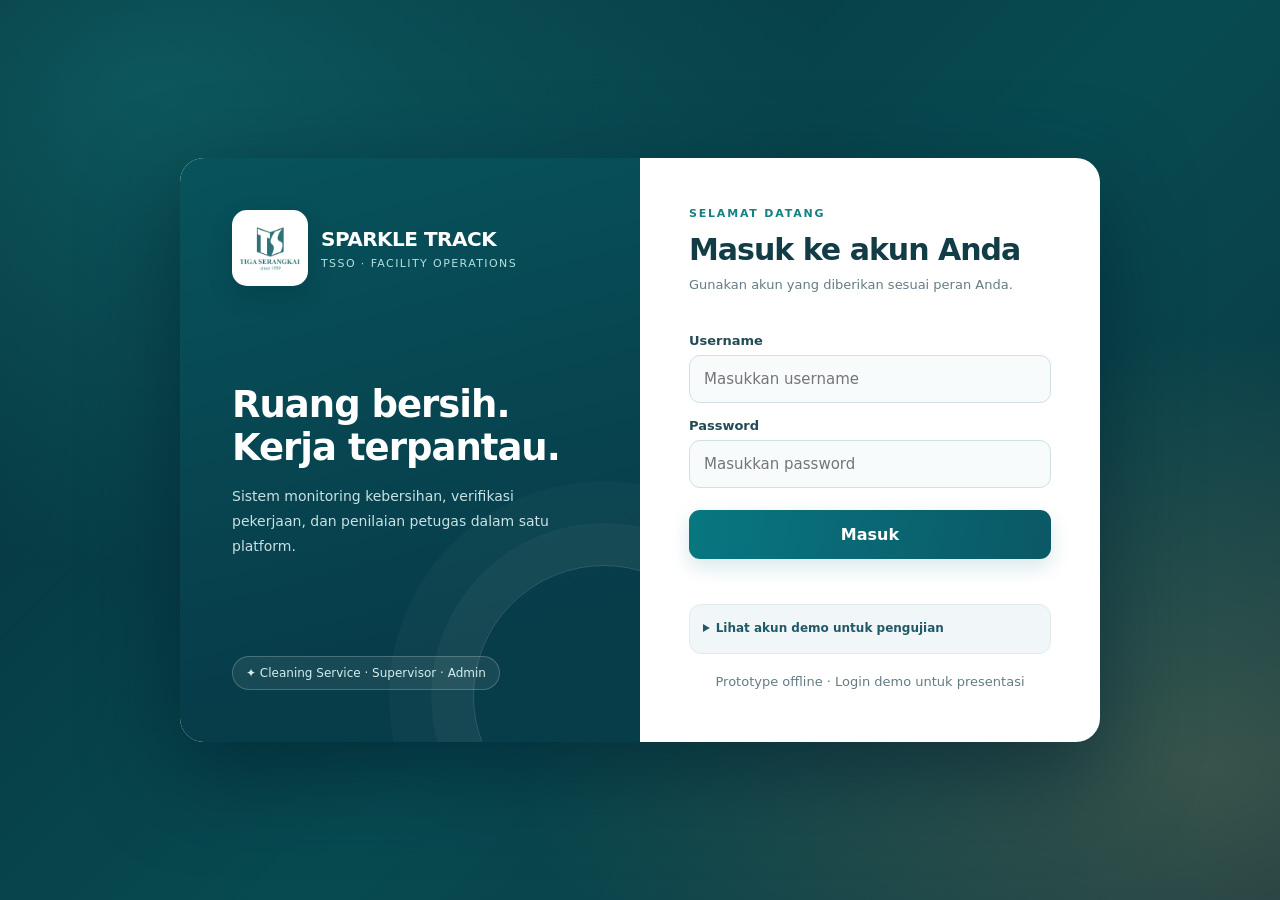
==== index.html @ 56fec293 "Add files via upload" ====
<!doctype html><html lang="id"><head><meta charset="UTF-8"><meta name="viewport" content="width=device-width,initial-scale=1"><title>SPARKLE TRACK – TSSO</title><style>
:root{font-family:Inter,system-ui,Arial;color:#172b4d;background:#f3f7fb}*{box-sizing:border-box}body{margin:0}button,input,select,textarea{font:inherit}button{cursor:pointer;border:0;border-radius:10px;padding:11px 16px;background:#1769d2;color:white}button.secondary{background:#e9f0fb;color:#1757a4}button.danger{background:#b33434}.app{display:flex;min-height:100vh}aside{width:240px;background:#102e52;color:white;padding:24px 15px}aside h2{margin:0 10px 25px;font-size:20px}aside button{width:100%;text-align:left;background:transparent;margin:4px 0}aside button.active{background:#2863a1}main{flex:1;padding:28px;max-width:1300px;margin:auto;width:100%}header{display:flex;justify-content:space-between;align-items:center;gap:12px;flex-wrap:wrap;margin-bottom:25px}.card{background:white;border-radius:16px;padding:22px;box-shadow:0 3px 20px #173b6010;margin-bottom:18px}.grid{display:grid;grid-template-columns:repeat(4,1fr);gap:16px}.stat b{font-size:30px;display:block;margin-top:8px}.muted{color:#64748b;font-size:13px}.flex{display:flex;gap:12px;align-items:center;flex-wrap:wrap}.two{display:grid;grid-template-columns:1fr 1fr;gap:18px}label{display:block;font-weight:600;margin:12px 0 6px}input:not([type=checkbox]):not([type=file]),select,textarea{width:100%;padding:11px;border:1px solid #cbd5e1;border-radius:9px;background:white}textarea{min-height:80px}table{width:100%;border-collapse:collapse}td,th{padding:12px;text-align:left;border-bottom:1px solid #e2e8f0;font-size:14px}th{color:#64748b} .pill{display:inline-block;padding:5px 10px;border-radius:99px;background:#fff2d6;color:#926000;font-size:12px}.ok{background:#dcfce7;color:#166534}.bad{background:#fee2e2;color:#991b1b}.check{display:flex;gap:10px;align-items:center;padding:10px;border-bottom:1px solid #edf2f7}.check input{width:18px;height:18px}.signature{border:1px dashed #94a3b8;border-radius:10px;width:100%;height:145px;touch-action:none;background:#fff}.hidden{display:none!important}.bar{height:11px;background:#e5eaf1;border-radius:10px;overflow:hidden}.bar span{display:block;height:100%;background:#2285d5}.notice{padding:12px;background:#eaf4ff;border-radius:10px;color:#24537e;margin-bottom:15px}img.preview{max-height:140px;max-width:100%;border-radius:8px;margin-top:8px}.scroll{overflow-x:auto}#toast{position:fixed;bottom:20px;right:20px;background:#102e52;color:white;padding:14px;border-radius:10px;display:none;z-index:10}@media(max-width:850px){.app{display:block}aside{width:100%;padding:14px}aside h2{margin:5px}nav{display:flex;overflow-x:auto}aside button{min-width:max-content;width:auto}main{padding:14px}.grid{grid-template-columns:repeat(2,1fr)}.two{grid-template-columns:1fr}}@media(max-width:480px){.grid{grid-template-columns:1fr 1fr}.card{padding:15px}}
.delete-stock-btn{background:rgba(180,35,50,.10)!important;color:#a52636!important;border:1px solid rgba(180,35,50,.35)!important;padding:9px 13px!important;border-radius:8px!important;cursor:pointer}.delete-stock-btn:hover{background:rgba(180,35,50,.18)!important}</style><style>
:root{font-family:Inter,"Segoe UI",system-ui,Arial,sans-serif;color:#16353b;background:#f5f8f8;--teal:#12687a;--deep:#103e49;--gold:#f5aa20}body{background:#f5f8f8}button{background:#11697a;border-radius:9px;font-weight:650;transition:background .2s,transform .2s}button:hover{background:#0b5262;transform:translateY(-1px)}button.secondary{background:#e9f4f5;color:#126879}button.secondary:hover{background:#d4e9ec}button:focus-visible,input:focus-visible,select:focus-visible,textarea:focus-visible{outline:3px solid #f5aa2080;outline-offset:2px}.app{align-items:stretch}aside{width:265px;flex-shrink:0;background:linear-gradient(165deg,#0c5260,#103c47 80%);padding:25px 16px;display:flex;flex-direction:column;position:sticky;top:0;height:100vh;box-shadow:6px 0 22px #0e354015}.brand{display:flex;align-items:center;gap:12px;padding:5px 6px 30px;border-bottom:1px solid #ffffff24;margin-bottom:25px}.brand-logo{width:62px;height:62px;flex-shrink:0;background:#fff;border-radius:12px;display:grid;place-items:center;padding:5px}.brand-logo img{max-width:100%;max-height:100%;object-fit:contain}.brand-name{font-size:19px;font-weight:850;letter-spacing:-.7px;color:#fff;line-height:1.15}.brand-name span{color:#ffbb38}.brand-name small{display:block;font-size:9px;letter-spacing:1.1px;color:#c5e0e3;font-weight:550;margin-top:7px}.nav-label{font-size:10px;color:#a7cbd0;letter-spacing:2px;margin:0 14px 10px;font-weight:700}nav{display:flex;flex-direction:column;gap:5px}aside button{padding:13px 15px;margin:0;border-radius:9px;color:#e1eff1;font-weight:550}aside button:hover{background:#ffffff17;transform:none}aside button.active{background:#ffffff21;color:#fff;border-left:3px solid #f9b32b;box-shadow:inset 0 0 0 1px #ffffff0d}.sidebar-foot{margin-top:auto;border-top:1px solid #ffffff24;padding:22px 12px 5px;font-size:12px;color:#d9eaed}.sidebar-foot small{display:block;color:#8fb5bc;margin-top:9px}.online-dot{display:inline-block;width:8px;height:8px;background:#3bd9a1;border-radius:50%;margin-right:7px;box-shadow:0 0 0 3px #3bd9a125}main{padding:32px 38px;max-width:1600px}header{padding:0 0 22px;border-bottom:1px solid #e4ecee;margin-bottom:25px}.eyebrow{color:#b17a13;letter-spacing:1.9px;font-size:10px;font-weight:800;margin-bottom:8px}h1{font-size:30px;letter-spacing:-1px;color:#143e49}h3{color:#174956;font-size:17px;margin-top:0}header .muted{margin-top:5px}.header-actions{justify-content:flex-end}.live-tag{font-size:10px;font-weight:800;letter-spacing:1px;color:#126b59;background:#e8f8f0;border:1px solid #d0efe2;padding:10px 12px;border-radius:100px}.card{border:1px solid #e7eff0;border-radius:15px;box-shadow:0 7px 30px #153e4b08;padding:24px}.grid{gap:18px}.stat{border-top:3px solid #14798a}.stat:nth-child(2){border-top-color:#f4ae2a}.stat:nth-child(3){border-top-color:#28a37b}.stat:nth-child(4){border-top-color:#518d9a}.stat b{color:#143e49;font-size:34px;letter-spacing:-1px}.muted{color:#70848b}.notice{background:#ecf7f8;border:1px solid #d5ebee;border-left:4px solid #177a89;color:#346873;border-radius:9px;padding:14px 17px}.notice strong{color:#155b69}.pill{font-weight:650}.pill.ok{background:#e4f7ee;color:#16734e}.pill.bad{background:#fff0ee;color:#b63e32}.bar{background:#e9f0f1}.bar span{background:linear-gradient(90deg,#157487,#2aa2a0)}input:not([type=checkbox]):not([type=file]),select,textarea{border-color:#d7e3e5;border-radius:9px;color:#25464e}label{color:#31515a}table th{background:#f3f8f8;color:#55727b;font-size:12px;text-transform:uppercase;letter-spacing:.5px}table tr:hover td{background:#f8fbfb}td,th{border-color:#e9f0f1}.signature{border-color:#a9c8ce}.check{border-color:#edf3f4}.check input{accent-color:#14788b}details.card{box-shadow:none;border-color:#e5edef}summary{cursor:pointer;font-weight:650;color:#205967}#toast{background:#114b58;box-shadow:0 10px 35px #082f3e40}@media(max-width:950px){aside{width:220px}main{padding:25px 22px}.brand{gap:8px}.brand-logo{width:48px;height:48px}.brand-name{font-size:16px}.brand-name small{font-size:8px}}@media(max-width:850px){.app{display:block}aside{position:static;width:100%;height:auto;padding:14px 15px 9px}.brand{padding:0 0 12px;margin-bottom:12px}.brand-logo{width:46px;height:46px}.nav-label,.sidebar-foot{display:none}nav{flex-direction:row;overflow-x:auto;padding-bottom:4px}aside button{white-space:nowrap;padding:10px 13px}main{padding:19px 15px}header{align-items:flex-start}h1{font-size:25px}.live-tag{display:none}}@media(max-width:500px){.grid{grid-template-columns:repeat(2,minmax(0,1fr));gap:10px}.stat{padding:16px 12px}.stat b{font-size:27px}.card{padding:17px}.header-actions{width:100%;justify-content:space-between}.header-actions select{flex:1;max-width:230px}.notice{font-size:12px}.two{gap:12px}}@media print{aside,header,.notice,button,#toast,.sidebar-foot{display:none!important}main{padding:0}.card{box-shadow:none;break-inside:avoid}}
#toast{left:50%!important;right:auto!important;bottom:24px!important;transform:translateX(-50%);width:max-content;max-width:calc(100vw - 32px);border-radius:12px!important;box-shadow:0 8px 24px rgba(30,45,52,.18)!important;font-size:14px;line-height:1.5;padding:13px 18px!important;text-align:left}#toast.toast-error{background:rgba(180,35,50,.84)!important}#toast.toast-success{background:rgba(19,121,91,.88)!important}@media(max-width:600px){#toast{width:calc(100vw - 32px)}}
</style><style>:root{--teal:#12687a;--deep:#103e49;--gold:#f5aa20}body{background:#f4f8f8}h1,h2,h3{letter-spacing:-.45px}.hero{background:linear-gradient(115deg,#104956,#167788);border-radius:18px;padding:30px 34px;margin-bottom:20px;color:white;display:flex;align-items:center;justify-content:space-between;overflow:hidden;position:relative}.hero h2{color:white;font-size:29px;margin:6px 0 9px}.hero p{color:#d3ebef;max-width:600px;line-height:1.65;margin:0}.hero .eyebrow{color:#ffcb64}.hero-mark{font-size:120px;color:#ffffff17;line-height:1}.step-label{font-size:11px;color:#a77316;letter-spacing:1.5px;font-weight:850;margin-bottom:13px}.stat{min-height:142px}.stat b{margin:13px 0 5px}.chart{height:205px;display:flex;gap:15px;align-items:end;padding:15px 4px 0;border-bottom:1px solid #dbe8e9}.chart-col{height:100%;display:flex;flex:1;align-items:center;flex-direction:column;justify-content:flex-end;min-width:0}.chart-col span{font-weight:750;color:#286777;font-size:12px}.chart-col small{font-size:11px;color:#718c91;margin-top:9px}.chart-track{height:148px;width:100%;max-width:45px;display:flex;align-items:end;background:#e9f2f3;border-radius:8px 8px 0 0;overflow:hidden;margin-top:5px}.chart-fill{width:100%;background:linear-gradient(0deg,#0c6071,#31a2a4);border-radius:7px 7px 0 0;min-height:0}.bar-line,.monitor-row{display:flex;justify-content:space-between;gap:10px;align-items:center;margin:12px 0 8px;font-size:13px}.monitor-row{border-bottom:1px solid #edf2f3;padding:7px 0 12px}.monitor-row span:first-child{min-width:0}.monitor-row+.bar{margin-bottom:14px}.qr-panel{padding:16px;background:#f0f8f8;border:1px solid #d8eced;border-radius:12px;margin:12px 0 20px}.qr-panel h3{margin-bottom:5px}.scanner{padding:12px;background:#eff6f6;border-radius:12px;margin-bottom:20px}.scanner video{width:100%;max-width:440px;max-height:300px;display:block;margin-bottom:10px}.filters{display:flex;gap:12px;flex-wrap:wrap;align-items:end;margin:18px 0 22px}.filters>div{flex:1;min-width:180px}.filters .flex{flex:2;justify-content:flex-end}.filters label{margin-top:0}.report-summary{padding:14px 16px;background:#edf8f7;color:#166478;border-radius:10px;font-weight:700;margin:14px 0 24px}.matrix{width:max-content;min-width:100%}.matrix th,.matrix td{text-align:center;min-width:30px;padding:10px 6px;font-size:12px}.matrix th:first-child,.matrix td:first-child{position:sticky;left:0;background:#f6faf9;text-align:left;min-width:180px;z-index:1}.matrix td:first-child small{display:block;margin-top:3px}.detail{border:1px solid #e1ebed;border-radius:10px;margin:10px 0;padding:13px 16px}.detail summary{cursor:pointer;color:#205967;font-weight:650}.qr-grid{display:grid;grid-template-columns:repeat(auto-fit,minmax(155px,1fr));gap:12px;margin:18px 0 25px}.qr-item{border:1px solid #e2ecee;border-radius:12px;padding:12px;text-align:center;display:flex;flex-direction:column;align-items:center;gap:8px}.qr-item img{width:130px;height:130px;object-fit:contain}.qr-item strong{font-size:12px}.qr-item small{font-size:10px}.qr-item button{font-size:12px;padding:8px}.danger{background:#bd4242!important}.danger:hover{background:#a12c2c!important}@media(max-width:600px){.hero{padding:24px 20px}.hero h2{font-size:22px}.hero-mark{display:none}.filters>div{flex:1 1 100%}.filters .flex{justify-content:flex-start}.chart{gap:8px}}@media print{body.printing-report .hero,body.printing-report .app aside,body.printing-report header,body.printing-report .notice,body.printing-report .filters,body.printing-report button,body.printing-report #reportDetails,body.printing-report .step-label{display:none!important}body.printing-report #content>.card{display:block!important}body.printing-report main{max-width:none}body.printing-report .matrix th,body.printing-report .matrix td{font-size:8px;padding:4px 2px}body.printing-report .matrix th:first-child,body.printing-report .matrix td:first-child{min-width:100px}body.printing-report .scroll{overflow:visible}body.printing-report .card{border:none;padding:0}}

#toast.toast-error{background:#b42332!important;color:#fff!important;border-left:5px solid #7f1521;box-shadow:0 12px 32px #7f152144!important}#toast.toast-success{background:#13795b!important;color:#fff!important;border-left:5px solid #095a40}#toast{max-width:min(420px,calc(100vw - 32px));line-height:1.5}

#toast.toast-error{background:#b42332!important;color:#fff!important}#toast.toast-success{background:#13795b!important;color:#fff!important}button:disabled{opacity:.65;cursor:wait}

.issue-row{padding:14px 0;border-bottom:1px solid #e5e9e9}.issue-row strong{display:block;margin-bottom:8px}.issue-label{display:flex;justify-content:space-between;font-size:12px;color:#516269;margin:5px 0}.issue-track{height:11px;background:#eaf0f0;border-radius:30px;overflow:hidden}.issue-fill{height:100%;border-radius:30px}.issue-damage{background:#b95048}.issue-reject{background:#d8a43c}.issue-legend{display:flex;gap:18px;flex-wrap:wrap;color:#6d757b;font-size:12px;margin:12px 0}

</style><style>
/* v4.1: visual preferences only; existing application functions remain unchanged */
:root{color-scheme:light}
body{transition:background-color .2s,color .2s}
.display-controls{display:flex;gap:7px;align-items:center;flex-wrap:wrap}
.display-controls select{width:auto!important;min-width:120px;max-width:180px;padding:9px 10px!important;font-size:12px}
.display-controls label{margin:0;font-size:11px;color:#52717a}
html.theme-dark{color-scheme:dark;--teal:#46c2c8;--deep:#e3f4f5;--gold:#f5bd56;background:#0c1720;color:#e9f1f4}
html.theme-dark body{background:#0c1720!important;color:#e9f1f4!important}
html.theme-dark main{color:#e9f1f4}
html.theme-dark .card,html.theme-dark section.card,html.theme-dark .hero,html.theme-dark .notice,html.theme-dark .stat{background:#152632!important;color:#e9f1f4!important;border-color:#35505b!important;box-shadow:none!important}
html.theme-dark h1,html.theme-dark h2,html.theme-dark h3,html.theme-dark h4,html.theme-dark strong{color:#eff8fa!important}
html.theme-dark .muted,html.theme-dark .eyebrow,html.theme-dark th,html.theme-dark .issue-legend{color:#afc5cb!important}
html.theme-dark input:not([type=checkbox]):not([type=file]),html.theme-dark select,html.theme-dark textarea{background:#20333e!important;color:#f3fbfd!important;border-color:#506975!important}
html.theme-dark table td,html.theme-dark table th,html.theme-dark .check{border-color:#35505b!important}
html.theme-dark .bar{background:#314650!important}
html.theme-dark .pill{background:#4b3c22!important;color:#ffe2a0!important}
html.theme-dark .pill.ok{background:#174c3c!important;color:#aaf0cf!important}
html.theme-dark .pill.bad{background:#562b35!important;color:#ffc4cc!important}
html.theme-dark button.secondary{background:#29424e!important;color:#d7f5f7!important}
html.theme-dark .live-tag{background:#183e39!important;color:#a9f3d5!important;border-color:#355d54!important}
html.theme-dark .signature{background:white!important}
html.theme-dark aside{background:#081c24!important}
html.theme-dark .brand-name,html.theme-dark .brand-name span{color:#eaf8fa!important}
html.view-mobile .app{display:block!important}
html.view-mobile aside{width:100%!important;position:static!important;height:auto!important;padding:14px!important}
html.view-mobile nav{display:flex!important;flex-wrap:wrap!important;gap:6px!important}
html.view-mobile nav button{width:auto!important;flex:1 1 145px!important}
html.view-mobile main{width:100%!important;max-width:100%!important;padding:16px!important}
html.view-mobile .two{grid-template-columns:1fr!important}
html.view-mobile .grid{grid-template-columns:repeat(2,minmax(0,1fr))!important}
html.view-mobile header{flex-wrap:wrap!important}
html.view-mobile .header-actions{width:100%!important;justify-content:flex-start!important}
html.view-mobile .card{overflow-x:auto}
html.view-desktop .app{display:flex!important;min-width:980px!important}
html.view-desktop aside{width:240px!important;flex:0 0 240px!important;position:relative!important;padding:24px 15px!important}
html.view-desktop nav{display:block!important}
html.view-desktop nav button{width:100%!important}
html.view-desktop main{padding:28px!important;max-width:1300px!important}
html.view-desktop .two{grid-template-columns:1fr 1fr!important}
html.view-desktop .grid{grid-template-columns:repeat(4,minmax(0,1fr))!important}
html.view-desktop .header-actions{width:auto!important}
html.view-desktop body{overflow-x:auto}
@media(max-width:700px){
 .display-controls{width:100%}
 .display-controls select{flex:1;min-width:110px}
 html:not(.view-desktop) .header-actions{width:100%;justify-content:flex-start}
 html:not(.view-desktop) main{min-width:0}
 html:not(.view-desktop) .card{overflow-x:auto}
}
@media print{.display-controls{display:none!important}}

/* v4.2: compact icon-only controls, positioned at the right edge of the title row */
header{display:flex!important;align-items:flex-start!important;gap:12px!important}
header .heading{min-width:0;flex:1 1 auto!important}
header .header-actions{flex:0 1 auto;min-width:0;display:flex!important;flex-wrap:wrap;align-items:center;justify-content:flex-end!important;gap:8px}
.display-controls{display:flex!important;gap:7px!important;flex:0 0 auto;align-items:center;order:-1;margin-left:auto}
.display-icon{display:inline-flex!important;align-items:center;justify-content:center;width:40px!important;height:40px!important;min-width:40px!important;min-height:40px!important;padding:0!important;border-radius:12px!important;border:1px solid #c8dfe2!important;background:#fff!important;color:#136573!important;cursor:pointer;line-height:1!important;box-shadow:0 2px 7px #0e46520c}
.display-icon:hover{background:#e6f5f4!important}.display-icon:focus-visible{outline:3px solid #e8ae38!important;outline-offset:2px}
html.theme-dark .display-icon{background:#233944!important;color:#f4d086!important;border-color:#4a6972!important}
html.theme-dark .display-icon:hover{background:#34505b!important}
@media(max-width:700px){header{flex-wrap:wrap!important}header .heading{flex:1 1 100%!important}header .header-actions{width:100%!important;justify-content:flex-start!important}header .display-controls{order:-1!important;margin-left:auto!important}header .header-actions select#role{min-width:145px!important}}
html.view-desktop header{flex-wrap:nowrap!important}html.view-desktop header .heading{flex:1 1 auto!important}html.view-desktop header .header-actions{width:auto!important}
</style><style>
/* Patch 4.2.1: ONLY mobile navigation. Desktop rules from v4.2 untouched. */
html.view-mobile aside nav,
html.view-mobile #nav {
  display:flex!important;
  flex-direction:row!important;
  flex-wrap:nowrap!important;
  width:100%!important;
  max-width:100%!important;
  min-width:0!important;
  overflow-x:auto!important;
  overflow-y:hidden!important;
  gap:6px!important;
  padding:4px 2px 10px!important;
  -webkit-overflow-scrolling:touch;
  scrollbar-width:thin;
  scroll-snap-type:x proximity;
}
html.view-mobile #nav button {
  display:inline-flex!important;
  flex:0 0 auto!important;
  width:auto!important;
  min-width:max-content!important;
  white-space:nowrap!important;
  margin:0!important;
  padding:10px 13px!important;
  scroll-snap-align:start;
}
@media(max-width:850px) {
  html:not(.view-desktop) aside nav,
  html:not(.view-desktop) #nav {
    display:flex!important;
    flex-direction:row!important;
    flex-wrap:nowrap!important;
    width:100%!important;
    max-width:100%!important;
    min-width:0!important;
    overflow-x:auto!important;
    overflow-y:hidden!important;
    gap:6px!important;
    padding:4px 2px 10px!important;
    -webkit-overflow-scrolling:touch;
    scrollbar-width:thin;
    scroll-snap-type:x proximity;
  }
  html:not(.view-desktop) #nav button {
    display:inline-flex!important;
    flex:0 0 auto!important;
    width:auto!important;
    min-width:max-content!important;
    white-space:nowrap!important;
    margin:0!important;
    padding:10px 13px!important;
    scroll-snap-align:start;
  }
}
</style><style>
/* v4.2.3: ONLY move the desktop verification page upward; preserve v4.2.1 sizing */
html.view-desktop .app:has(#content .verify-position-only) > main{margin-top:0!important;margin-bottom:0!important;align-self:flex-start!important}
html.view-desktop .app:has(#content .verify-position-only) > main > header{margin-top:0!important}
</style><style>
/* v4.2.5: keep original desktop dimensions; extend only sidebar green background.
   Avoid pointer:coarse media query: Android document viewers may not report it. */
html.view-desktop .app > aside {
  min-height: max(100dvh, 240vh) !important;
  height: auto !important;
  align-self: stretch !important;
}
</style><style id="paraf-frame-v426">
/* Frames only; do not change the existing canvas drawing dimensions or event handling. */
.signature{box-sizing:border-box!important;border:2px solid #88aeb5!important;border-radius:12px!important;box-shadow:0 0 0 5px rgba(20,120,139,.07)!important;display:block!important;margin:10px 0 14px!important;background:#fff!important;max-width:100%!important}
.paraf-frame{background:#f7fbfc;border:1px solid #c8dade;border-radius:14px;padding:13px;margin:10px 0 16px;max-width:100%;box-sizing:border-box}
.paraf-frame .signature{margin:4px 0 10px!important}
.paraf-image{display:block!important;width:100%!important;max-width:380px!important;max-height:190px!important;object-fit:contain!important;background:#fff!important;border:2px solid #88aeb5!important;border-radius:12px!important;padding:10px!important;box-sizing:border-box!important}
html.theme-dark .paraf-frame{background:#1c303a;border-color:#44626a}
</style><style>
/* v4.2.7: dashboard number contrast in both themes; no layout changes */
html:not(.theme-dark) .stat b{color:#124654!important}
html.theme-dark .stat b{color:#a8f1f0!important}
html:not(.theme-dark) .chart-col span{color:#185668!important}
html.theme-dark .chart-col span{color:#c3f5f3!important}
html.theme-dark .chart-col small{color:#d0dce0!important}
html.theme-dark .chart-track{background:#344b56!important}
html.theme-dark .chart-fill{background:linear-gradient(0deg,#1b9aa6,#65e3d9)!important}
</style><style>/* v4.2.8: only damage finding progress bars, both themes */
.damage-findings .bar > span {background:linear-gradient(90deg,#b91c1c,#ef4444)!important}
html.theme-dark .damage-findings .bar > span {background:linear-gradient(90deg,#f87171,#dc2626)!important}
.damage-findings .bar {background:#fce8e8!important}
html.theme-dark .damage-findings .bar {background:#513039!important}
</style><style>
/* v4.2.9: same top alignment as Supervisor Verification, admin pages only. */
html.view-desktop .app:has(#nav button.active[onclick="goto('issues')"]) > main,
html.view-desktop .app:has(#nav button.active[onclick="goto('stock')"]) > main,
html.view-desktop .app:has(#nav button.active[onclick="goto('areas')"]) > main {
  margin-top:0!important;
  margin-bottom:0!important;
  align-self:flex-start!important;
}
html.view-desktop .app:has(#nav button.active[onclick="goto('issues')"]) > main > header,
html.view-desktop .app:has(#nav button.active[onclick="goto('stock')"]) > main > header,
html.view-desktop .app:has(#nav button.active[onclick="goto('areas')"]) > main > header {
  margin-top:0!important;
}
</style><style>/* v4.2.10: Cleaning Service checklist only, desktop mode */
html.view-desktop .app:has(#nav button.active[onclick="goto('checklist')"]) > main {margin-top:0!important;margin-bottom:0!important;align-self:flex-start!important}
html.view-desktop .app:has(#nav button.active[onclick="goto('checklist')"]) > main > header {margin-top:0!important}
</style><style>.bulk-check-actions{display:flex;justify-content:flex-end;margin:8px 0 10px;gap:8px}.bulk-check-actions button{font-size:13px;padding:10px 14px;white-space:normal}</style><style>
body:not(.sparkle-authenticated)>.app,body:not(.sparkle-authenticated)>.notice{display:none!important}
body.sparkle-authenticated #sparkle-login{display:none!important}
#sparkle-login{position:fixed;inset:0;z-index:99999;overflow-y:auto;background:linear-gradient(145deg,#073e45,#126d75 60%,#0a353e);display:flex;justify-content:center;align-items:center;padding:22px;font-family:inherit}
#sparkle-login .login-panel{background:#fff;color:#153b43;width:min(100%,410px);padding:30px;border-radius:18px;box-shadow:0 20px 70px #061b2580}
#sparkle-login h1{font-size:25px;margin:0 0 6px;color:#115862}
#sparkle-login p{color:#527079;font-size:13px;line-height:1.6}
#sparkle-login label{display:block;margin:13px 0 5px;font-weight:600;font-size:13px}
#sparkle-login input{width:100%;box-sizing:border-box;background:#fff;color:#173942;border:1px solid #9fb8bf;border-radius:9px;padding:12px;font-size:15px}
#sparkle-login button{width:100%;margin-top:20px;background:#0b777e;color:#fff;border:0;border-radius:10px;padding:13px;font-weight:700;cursor:pointer}
#sparkle-login .login-error{color:#b91c1c;font-size:13px;min-height:20px;margin-top:8px}
#sparkle-login .demo-hint{background:#f0f7f7;border-radius:10px;padding:12px;font-size:12px;line-height:1.8;color:#31555c}
#sparkle-logout{background:#b83b44!important;color:#fff!important;border:0!important;border-radius:9px!important;padding:9px 13px!important;white-space:nowrap!important}
#sparkle-current-user{font-size:12px;font-weight:600;color:inherit;opacity:.85}
</style><style id="login-v433">
#sparkle-login{background:radial-gradient(ellipse at 12% 10%,#168d8b66,transparent 42%),radial-gradient(ellipse at 94% 85%,#d4b76c38,transparent 40%),linear-gradient(135deg,#062e38,#074b51 55%,#0d333e)!important;padding:clamp(16px,4vw,40px)!important;min-height:100dvh;align-items:center!important}
#sparkle-login *{box-sizing:border-box}
#sparkle-login .login-panel{width:min(100%,920px)!important;max-width:none!important;padding:0!important;overflow:hidden;display:grid;grid-template-columns:1fr 1fr;border-radius:24px!important;background:#fff!important;box-shadow:0 30px 90px #021d2c90!important}
#sparkle-login .login-showcase{background:linear-gradient(165deg,#07535c,#073c49 80%);padding:clamp(26px,5vw,52px);color:white;display:flex;flex-direction:column;justify-content:space-between;min-height:530px;position:relative;overflow:hidden}
#sparkle-login .login-showcase:after{content:'';position:absolute;width:260px;height:260px;border:1px solid #ffffff28;border-radius:50%;right:-95px;bottom:-85px;box-shadow:0 0 0 42px #ffffff09,0 0 0 84px #ffffff06;pointer-events:none}
#sparkle-login .login-logo{display:flex;align-items:center;gap:13px;position:relative;z-index:1}
#sparkle-login .login-logo-image{width:76px;height:76px;background:white;border-radius:15px;padding:7px;object-fit:contain;box-shadow:0 10px 25px #001e2633}
#sparkle-login .login-logo-name{font-weight:800;font-size:20px;letter-spacing:-.5px;line-height:1.2;color:#fff}
#sparkle-login .login-logo-name small{display:block;font-size:11px;letter-spacing:1.4px;color:#b4e0e0;font-weight:500;margin-top:6px}
#sparkle-login .login-showcase h2{font-size:clamp(27px,3vw,37px);letter-spacing:-1px;line-height:1.17;color:#fff;margin:0 0 14px;max-width:360px}
#sparkle-login .login-showcase p{color:#c8e1e4!important;font-size:14px!important;line-height:1.8!important;max-width:330px;margin:0}
#sparkle-login .login-tag{display:inline-flex;align-items:center;gap:8px;border:1px solid #ffffff35;background:#ffffff12;border-radius:50px;padding:9px 13px;color:#d5eeee;font-size:12px;align-self:flex-start;position:relative;z-index:1}
#sparkle-login .login-form-side{padding:clamp(25px,4vw,49px);display:flex;flex-direction:column;justify-content:center}
#sparkle-login .login-kicker{font-size:11px;font-weight:800;letter-spacing:1.8px;color:#168084;margin-bottom:12px}
#sparkle-login h1{font-size:30px!important;color:#123d47!important;letter-spacing:-1px;margin:0 0 8px!important}
#sparkle-login .login-form-side>p{margin:0 0 22px;color:#647c84!important;font-size:13px!important}
#sparkle-login label{color:#234b55!important;font-size:13px!important;margin:15px 0 7px!important}
#sparkle-login input{height:48px;border:1px solid #d1e0e3!important;background:#f8fbfc!important;border-radius:11px!important;padding:12px 14px!important;outline:none;transition:border-color .2s,box-shadow .2s}
#sparkle-login input:focus{border-color:#13818a!important;box-shadow:0 0 0 3px #0f8e9922}
#sparkle-login button[type=submit]{height:49px;margin-top:22px!important;border-radius:11px!important;background:linear-gradient(100deg,#087780,#0b5866)!important;box-shadow:0 8px 20px #0a6d782a;transition:filter .2s,transform .2s}
#sparkle-login button[type=submit]:active{transform:scale(.99)}
#sparkle-login .demo-hint{margin-top:17px;background:#f1f7f8!important;border:1px solid #e0ebed;color:#3b6269!important;border-radius:12px!important;padding:13px!important}
#sparkle-login .demo-hint summary{cursor:pointer;font-weight:700;outline:none}
#sparkle-login .demo-hint .login-demo-list{padding-top:8px}
#sparkle-login .login-footnote{font-size:11px!important;color:#7a9298!important;text-align:center;margin:18px 0 0!important}
@media(max-width:700px){#sparkle-login .login-panel{grid-template-columns:1fr!important;max-width:430px!important;border-radius:19px!important}#sparkle-login .login-showcase{min-height:auto;padding:23px 26px!important;gap:18px}#sparkle-login .login-showcase h2{font-size:22px!important;margin:0 0 5px!important}#sparkle-login .login-showcase p{font-size:12px!important;line-height:1.55!important}#sparkle-login .login-tag{display:none}#sparkle-login .login-logo-image{width:53px;height:53px;border-radius:10px}#sparkle-login .login-logo-name{font-size:16px}#sparkle-login .login-form-side{padding:24px!important}#sparkle-login h1{font-size:25px!important}#sparkle-login .login-form-side>p{margin-bottom:12px!important}#sparkle-login .demo-hint{margin-top:13px}}
</style><style>
.qr-locations{display:grid;grid-template-columns:repeat(auto-fit,minmax(185px,1fr));gap:14px;margin:14px 0}
.qr-location-card{border:1px solid var(--line,#c5d5d5);border-radius:12px;padding:15px;text-align:center;background:var(--card,#fff);color:inherit}
.qr-location-card img{display:block;width:155px;height:155px;max-width:100%;margin:12px auto;background:white;padding:8px;border-radius:8px}
.qr-location-card strong{display:block;min-height:38px;overflow-wrap:anywhere}
.qr-location-card button{margin:5px 2px}
.qr-print-note{font-size:12px;opacity:.8;line-height:1.5}
@media print{body.qr-printing>*:not(#sparkle-print-root){display:none!important}body.qr-printing #sparkle-print-root{display:block!important;position:static!important;background:white;color:black}#sparkle-print-root .qr-location-card{break-inside:avoid;page-break-inside:avoid}#sparkle-print-root button{display:none!important}}
</style><style>
.sparkle-qr-compact{padding:0!important;overflow:hidden}
.sparkle-qr-compact>details>summary{display:flex;align-items:center;justify-content:space-between;gap:10px;cursor:pointer;list-style:none;padding:15px 18px;font-size:15px}
.sparkle-qr-compact summary::-webkit-details-marker{display:none}
.sparkle-qr-compact small{font-size:12px;opacity:.65;font-weight:400}
.qr-expand-hint{font-size:12px;opacity:.7;white-space:nowrap}
.qr-compact-body{padding:0 16px 14px;border-top:1px solid rgba(120,150,150,.2)}
.qr-compact-toolbar{display:flex;align-items:center;justify-content:space-between;gap:8px;padding:10px 0;font-size:12px}
.qr-compact-toolbar button{font-size:12px;padding:8px 12px}
.qr-compact-list{border:1px solid rgba(120,150,150,.25);border-radius:10px;overflow:hidden}
.qr-compact-item+ .qr-compact-item{border-top:1px solid rgba(120,150,150,.2)}
.qr-compact-item>summary{display:flex;justify-content:space-between;align-items:center;gap:8px;padding:11px 12px;cursor:pointer;font-size:13px}
.qr-compact-preview{display:flex;justify-content:center;padding:6px 10px 12px}
.qr-compact-preview .qr-location-card{width:230px;max-width:100%;padding:10px}
.qr-compact-preview .qr-location-card img{width:125px;height:125px;margin:6px auto}
.qr-compact-preview .qr-location-card strong{min-height:0;font-size:13px}
@media(max-width:520px){.qr-compact-toolbar{flex-wrap:wrap}.qr-compact-toolbar button{margin-left:auto}}
</style><style>
.tsso-area-top{display:flex;justify-content:space-between;align-items:center;gap:12px;flex-wrap:wrap;margin-bottom:16px}
.tsso-area-top h3{margin:0}
.tsso-area-table{width:100%;border-collapse:collapse;text-align:left}
.tsso-area-table th{background:var(--panel,#eef2f7);font-size:12px;text-transform:uppercase;letter-spacing:.02em}
.tsso-area-table th,.tsso-area-table td{padding:13px 12px;border-bottom:1px solid var(--line,#e5e9ec)}
.tsso-area-table td{font-size:14px}
.tsso-area-table td:first-child{font-weight:650;white-space:nowrap}
.tsso-area-action{border:0!important;background:transparent!important;box-shadow:none!important;padding:5px 8px!important;color:#b9770e!important;cursor:pointer}
.tsso-area-delete{color:#be3144!important}
.tsso-area-table .tsso-area-action:hover{background:rgba(120,120,120,.1)!important}
.tsso-area-add{display:none;padding:15px;margin:12px 0;background:var(--panel,#f2f6f7);border-radius:12px}
.tsso-area-add.is-open{display:block}
#tsso-qr-modal{position:fixed;inset:0;z-index:99998;display:none;align-items:center;justify-content:center;background:#0009;padding:20px}
#tsso-qr-modal.is-open{display:flex}
#tsso-qr-modal .tsso-qr-box{position:relative;width:min(100%,370px);max-height:90vh;overflow:auto;background:#fff;color:#1c3640;padding:22px;border-radius:18px;text-align:center}
#tsso-qr-modal .tsso-qr-box img{width:200px;height:200px;object-fit:contain;background:white}
#tsso-qr-modal .tsso-qr-close{position:absolute;right:12px;top:10px;border:0;background:transparent;color:#333;font-size:25px}
#tsso-qr-modal .tsso-qr-actions{display:flex;gap:8px;justify-content:center;flex-wrap:wrap}
@media(max-width:700px){.tsso-area-table th,.tsso-area-table td{padding:9px 7px;font-size:12px}.tsso-area-table th:nth-child(3),.tsso-area-table td:nth-child(3){display:none}}
</style><style>
/* v4.3.8 - informational About Us banner */
.app > main{display:flex;flex-direction:column;min-height:100vh;box-sizing:border-box}
#sparkle-about{margin-top:48px;background:linear-gradient(120deg,#0e2337 0%,#123a43 100%);color:#eaf5f5;padding:36px clamp(18px,3vw,42px) 22px;border-radius:16px 16px 0 0}
#sparkle-about .about-top{display:flex;gap:20px;align-items:center;margin-bottom:20px}
#sparkle-about .about-logo{width:70px;height:70px;object-fit:contain;background:#fff;border-radius:14px;padding:8px;box-sizing:border-box}
#sparkle-about h2{margin:0 0 5px;font-size:clamp(20px,2.3vw,28px);color:#fff}
#sparkle-about .about-kicker{font-size:11px;letter-spacing:.16em;text-transform:uppercase;color:#8adbd2;font-weight:700}
#sparkle-about .about-grid{display:grid;grid-template-columns:minmax(0,1.5fr) minmax(0,1fr);gap:30px}
#sparkle-about h3{color:#f7ffff;font-size:15px;margin:0 0 10px}
#sparkle-about p{color:#c5d8dd;font-size:13px;line-height:1.8;margin:0 0 12px}
#sparkle-about .about-tags{display:flex;flex-wrap:wrap;gap:7px}
#sparkle-about .about-tags span{font-size:11px;background:#ffffff15;border:1px solid #ffffff25;padding:6px 9px;border-radius:999px}
#sparkle-about a{color:#9af0df;text-decoration:underline;text-underline-offset:3px}
#sparkle-about .about-bottom{border-top:1px solid #ffffff25;margin-top:24px;padding-top:14px;display:flex;justify-content:space-between;gap:12px;flex-wrap:wrap;color:#a8c0c7;font-size:11px}
@media(max-width:700px){#sparkle-about{margin-top:28px;padding:25px 18px 18px;border-radius:12px 12px 0 0}#sparkle-about .about-grid{grid-template-columns:1fr;gap:12px}#sparkle-about .about-logo{width:55px;height:55px}}
</style><style>
#sparkle-about .about-social{border-top:1px solid #ffffff25;margin-top:22px;padding-top:18px}
#sparkle-about .about-social h3{margin-bottom:12px}
#sparkle-about .social-links{display:flex;flex-wrap:wrap;gap:9px}
#sparkle-about .social-link{display:inline-flex;align-items:center;gap:8px;border:1px solid #ffffff36;border-radius:9px;background:#ffffff12;color:#e9f8fa;text-decoration:none;padding:9px 13px;font-size:12px;font-weight:650;transition:background .15s ease}
#sparkle-about .social-link:hover,#sparkle-about .social-link:focus-visible{background:#ffffff27;outline:2px solid #8adbd2;outline-offset:1px}
#sparkle-about .social-link svg{width:18px;height:18px;flex-shrink:0;fill:none;stroke:currentColor;stroke-width:1.8;stroke-linecap:round;stroke-linejoin:round}
#sparkle-about .social-note{margin-top:9px!important;font-size:11px!important;color:#a8c0c7!important}
#sparkle-about .about-social{margin-top:18px;padding-top:15px}
#sparkle-about .social-links{gap:10px;align-items:center}
#sparkle-about .social-link{width:44px;height:44px;display:inline-flex;align-items:center;justify-content:center;padding:0;border-radius:50%;box-sizing:border-box}
#sparkle-about .social-link svg{width:22px;height:22px}
</style><style>
/* v4.3.12: About banner stretches edge-to-edge inside main content column. */
.app > main{--tsso-main-gutter:38px}
#sparkle-about{box-sizing:border-box!important;align-self:stretch!important;width:calc(100% + (2 * var(--tsso-main-gutter)))!important;max-width:none!important;margin-left:calc(-1 * var(--tsso-main-gutter))!important;margin-right:calc(-1 * var(--tsso-main-gutter))!important;margin-bottom:calc(-1 * var(--tsso-main-gutter))!important;border-radius:0!important;padding:34px clamp(20px,3vw,42px) 24px!important}
@media(max-width:950px){.app > main{--tsso-main-gutter:22px}}
@media(max-width:850px){.app > main{--tsso-main-gutter:15px}}
@media(max-width:700px){#sparkle-about{padding:25px 18px 20px!important}}
html.view-mobile .app > main{--tsso-main-gutter:16px}
html.view-desktop .app > main{--tsso-main-gutter:28px}
@media print{#sparkle-about{display:none!important}}
</style></head><body><div id="sparkle-login" aria-label="Login SPARKLE TRACK"><div class="login-panel"><section class="login-showcase"><div class="login-logo"><img class="login-logo-image" src="[data-uri]" alt="Logo Tiga Serangkai"><div class="login-logo-name">SPARKLE TRACK<small>TSSO · FACILITY OPERATIONS</small></div></div><div><h2>Ruang bersih.<br>Kerja terpantau.</h2><p>Sistem monitoring kebersihan, verifikasi pekerjaan, dan penilaian petugas dalam satu platform.</p></div><span class="login-tag">✦ Cleaning Service · Supervisor · Admin</span></section><section class="login-form-side"><div class="login-kicker">SELAMAT DATANG</div><h1>Masuk ke akun Anda</h1><p>Gunakan akun yang diberikan sesuai peran Anda.</p><form id="sparkle-login-form"><label for="sparkle-username">Username</label><input id="sparkle-username" autocomplete="username" required placeholder="Masukkan username"><label for="sparkle-password">Password</label><input id="sparkle-password" type="password" autocomplete="current-password" required placeholder="Masukkan password"><button type="submit">Masuk</button><div id="sparkle-login-error" class="login-error" role="alert"></div></form><details class="demo-hint"><summary>Lihat akun demo untuk pengujian</summary><div class="login-demo-list"><strong>Akun demo prototype</strong><div>Rudy: <b>rudy</b> / <b>rudy123</b></div><div>Zaki: <b>zaki</b> / <b>zaki123</b></div><div>May: <b>may</b> / <b>may123</b></div><div>Supervisor: <b>supervisor</b> / <b>spv123</b></div><div>Admin: <b>admin</b> / <b>admin123</b></div></div></details><p class="login-footnote">Prototype offline · Login demo untuk presentasi</p></section></div></div><div class="app"><aside><div class="brand"><div class="brand-logo"><img src="[data-uri]" alt="Logo Tiga Serangkai"></div><div class="brand-name">SPARKLE<span>TRACK</span><small>FACILITY MONITORING · TSSO</small></div></div><div class="nav-label">MENU UTAMA</div><nav id="nav"></nav><div class="sidebar-foot"><span class="online-dot"></span> Sistem Prototype <small>© 2026 TSSO</small></div></aside><main><header><div class="heading"><div class="eyebrow">TIGA SERANGKAI · OPERATIONAL SYSTEM</div><h1 id="title" style="margin:0">Dashboard</h1><div class="muted">Monitoring kebersihan fasilitas TSSO</div></div><div class="flex header-actions"><div class="display-controls" aria-label="Pengaturan tampilan"><button id="theme-toggle" class="display-icon" type="button" onclick="toggleSparkleTheme()" aria-label="Aktifkan mode gelap" title="Ganti tema terang/gelap"><svg viewBox="0 0 24 24" width="20" height="20" fill="none" stroke="currentColor" stroke-width="1.9" stroke-linecap="round" stroke-linejoin="round" aria-hidden="true"><circle cx="12" cy="12" r="4"/><path d="M12 2v2m0 16v2M4.93 4.93l1.41 1.41m11.32 11.32 1.41 1.41M2 12h2m16 0h2M4.93 19.07l1.41-1.41M17.66 6.34l1.41-1.41"/></svg></button><button id="view-toggle" class="display-icon" type="button" onclick="toggleSparkleView()" aria-label="Aktifkan tampilan desktop" title="Ganti tampilan desktop/HP"><svg viewBox="0 0 24 24" width="20" height="20" fill="none" stroke="currentColor" stroke-width="1.9" stroke-linecap="round" stroke-linejoin="round" aria-hidden="true"><rect x="6" y="2" width="12" height="20" rx="2"/><path d="M11 18h2"/></svg></button></div><span class="live-tag"><span class="online-dot"></span> DEMO AKTIF</span><select id="role" style="width:185px" onchange="changeRole()"><option value="cs" selected>Cleaning Service</option><option value="supervisor">Supervisor</option><option value="admin">Atasan</option></select><span id="clock" class="muted"></span></div></header><div class="notice"><strong>Lingkungan demonstrasi</strong><span> Data tersimpan di browser ini. QR, peran pengguna, dan timestamp belum divalidasi server.</span></div><div id="content"></div><footer id="sparkle-about" role="contentinfo" aria-label="Tentang Kami Tiga Serangkai">
 <div class="about-top">
  <img class="about-logo" src="[data-uri]" alt="Logo Tiga Serangkai">
  <div><div class="about-kicker">Tentang Kami</div><h2>Tiga Serangkai Group</h2><p style="margin:0">Delivering Knowledge is Our Business</p></div>
 </div>
 <div class="about-grid">
  <div>
   <h3>Mengenal Tiga Serangkai</h3>
   <p>Berawal dari Wuryantoro, Wonogiri pada 5 Januari 1959, Tiga Serangkai didirikan oleh H. Abdullah Marzuki dan Hj. Siti Aminah Abdullah. Perusahaan ini berkembang dari usaha buku pelajaran menjadi grup usaha yang berkontribusi dalam pendidikan, layanan jasa, dan bisnis.</p>
   <div class="about-tags"><span>Pendidikan</span><span>Penerbitan &amp; Percetakan</span><span>Distribusi</span><span>Inovasi Digital</span></div>
  </div>
  <div>
   <h3>Komitmen &amp; Informasi</h3>
   <p>Tiga Serangkai berkomitmen mendukung pendidikan dan pengembangan sumber daya manusia melalui produk, layanan, dan inovasi.</p>
   <p>Pelajari lebih lanjut melalui situs resmi: <a href="https://tigaserangkai.co.id/" target="_blank" rel="noopener noreferrer">tigaserangkai.co.id</a> atau <a href="https://www.tigaserangkai.com/tentang-kami/" target="_blank" rel="noopener noreferrer">Profil Tiga Serangkai</a>.</p>
  </div>
 </div>
 <div class="about-social"><h3>Temukan Kami</h3><div class="social-links">
<a class="social-link" href="https://www.instagram.com/tigaserangkai/" target="_blank" rel="noopener noreferrer" aria-label="Instagram Tiga Serangkai"><svg viewBox="0 0 24 24" aria-hidden="true"><rect x="2" y="2" width="20" height="20" rx="5"/><circle cx="12" cy="12" r="4"/><circle cx="18" cy="6" r="1" fill="currentColor" stroke="none"/></svg></a>
<a class="social-link" href="https://www.facebook.com/search/top?q=Penerbit%20Tiga%20Serangkai" target="_blank" rel="noopener noreferrer" aria-label="Cari Tiga Serangkai di Facebook"><svg viewBox="0 0 24 24" aria-hidden="true"><path d="M15 22v-9h3l.5-4H15V7c0-1.3.4-2 2-2h2V1.4A23 23 0 0 0 16 1c-3 0-5 1.8-5 5v3H8v4h3v9"/></svg></a>
<a class="social-link" href="https://www.youtube.com/results?search_query=Penerbit+Tiga+Serangkai" target="_blank" rel="noopener noreferrer" aria-label="Cari Tiga Serangkai di YouTube"><svg viewBox="0 0 24 24" aria-hidden="true"><rect x="2" y="5" width="20" height="14" rx="4"/><path d="m10 9 5 3-5 3z"/></svg></a>
<a class="social-link" href="https://tigaserangkai.co.id/" target="_blank" rel="noopener noreferrer" aria-label="Website resmi Tiga Serangkai"><svg viewBox="0 0 24 24" aria-hidden="true"><circle cx="12" cy="12" r="10"/><path d="M2 12h20M12 2c-3 3-4 6-4 10s1 7 4 10M12 2c3 3 4 6 4 10s-1 7-4 10"/></svg></a>
</div></div>
 <div class="about-bottom"><span>© 2026 SPARKLE TRACK – TSSO</span><span>Prototype Sistem Pemantauan Kebersihan · Informasi perusahaan dari situs resmi Tiga Serangkai</span></div>
</footer></main></div><div id="toast"></div><script>
const ITEMS=['Periksa kebersihan & kerusakan visual','Periksa fungsi pintu, lampu, kran, jendela','Isi pengharum & tisu','Bersihkan atap & blower','Bersihkan kaca & cermin','Bersihkan pintu','Bersihkan partisi','Bersihkan dinding','Sapu lantai','Pel lantai'];const INITIAL={areas:['Toilet TSSO LT2','Toilet TSSO LT1','Toilet TSSO LT3','Lobby Utama','Ruang Meeting'],staff:['Muhammad Afid Akbar Fauzi Reza'],stocks:[{name:'Tisu Roll Jumbo',qty:25,min:10,usage:2},{name:'Pengharum Refill Spray',qty:12,min:5,usage:1}],records:[]};let db;try{db=JSON.parse(localStorage.getItem('sparkle-tssov1'))||structuredClone(INITIAL)}catch{db=structuredClone(INITIAL)}let role='cs',page='checklist',selected=null,csSign=null,spSign=null;const $=id=>document.getElementById(id),esc=s=>String(s??'').replace(/[&<>"']/g,c=>({'&':'&amp;','<':'&lt;','>':'&gt;','"':'&quot;',"'":'&#39;'}[c]));function save(){try{localStorage.setItem('sparkle-tssov1',JSON.stringify(db));return true}catch(e){toast('Penyimpanan browser penuh. Gunakan foto lebih kecil atau hapus data demo yang tidak diperlukan.');return false}}function toast(s,type='error'){let t=$('toast');t.textContent=s;t.className=type==='success'?'toast-success':'toast-error';t.style.backgroundColor=type==='success'?'rgba(19,121,91,.88)':'rgba(180,35,50,.84)';t.style.color='#ffffff';t.style.backdropFilter='blur(10px)';t.style.webkitBackdropFilter='blur(10px)';t.style.border='1px solid rgba(255,255,255,.22)';t.style.display='block';clearTimeout(window._toastTimer);window._toastTimer=setTimeout(()=>t.style.display='none',4500)}function changeRole(){role=$('role').value;page='dashboard';render()}function goto(p){page=p;render()}function menu(){return role==='cs'?[['dashboard','Dashboard Saya'],['checklist','Checklist Harian'],['history','Riwayat Saya'],['myrating','Rekap Penilaian Saya']]:role==='supervisor'?[['dashboard','Dashboard'],['verification','Verifikasi'],['history','Riwayat']]:[['dashboard','Dashboard'],['issues','Grafik Area Kotor/Rusak'],['stock','Monitoring Stok'],['history','Matriks Bulanan'],['staffratings','Rekap Penilaian Petugas'],['areas','Master Lokasi']]}function render(){const m=menu();if(!m.some(x=>x[0]===page))page='dashboard';$('nav').innerHTML=m.map(([id,name])=>`<button class="${id===page?'active':''}" onclick="goto('${id}')">${name}</button>`).join('');$('title').textContent=m.find(x=>x[0]===page)?.[1]||'Dashboard';if(page==='dashboard')dashboard();if(page==='issues')areaIssues();if(page==='checklist')checklist();if(page==='history')history();if(page==='verification')verification();if(page==='areas')areas();if(page==='stock')stock();if(page==='myrating')myRating();if(page==='staffratings')staffRatings()}

/* v4.3.1: account-scoped records and individual performance summaries. */
function visibleRecords(){
 if(role!=='cs')return db.records;
 const u=window.sparkleCurrentUser;
 if(!u)return [];
 return db.records.filter(x=>x.picUser===u.username || (!x.picUser && String(x.pic||'').toLowerCase()===u.name.toLowerCase()));
}
function ratingSummary(rows){
 const approved=rows.filter(x=>x.status==='Terverifikasi');
 const pending=rows.filter(x=>x.status==='Menunggu Verifikasi');
 const rejected=rows.filter(x=>x.status==='Ditolak');
 const rated=approved.filter(x=>Number(x.rating)>0);
 const avg=rated.length?(rated.reduce((a,x)=>a+Number(x.rating),0)/rated.length).toFixed(2):'—';
 return {total:rows.length,approved:approved.length,pending:pending.length,rejected:rejected.length,avg};
}
function summaryCards(v){return `<div class="grid"><div class="card stat"><span class="muted">Total Pekerjaan</span><b>${v.total}</b></div><div class="card stat"><span class="muted">Disetujui</span><b>${v.approved}</b></div><div class="card stat"><span class="muted">Menunggu Verifikasi</span><b>${v.pending}</b></div><div class="card stat"><span class="muted">Ditolak</span><b>${v.rejected}</b></div><div class="card stat"><span class="muted">Rata-rata Nilai</span><b>${v.avg} ★</b></div></div>`}
function myRating(){
 const u=window.sparkleCurrentUser,rows=visibleRecords();
 $('content').innerHTML=`<div class="card"><h3>Rekap Penilaian Saya — ${esc(u?.name||'Cleaning Service')}</h3><p class="muted">Hanya pekerjaan akun yang sedang login. Penilaian diberikan oleh Supervisor.</p></div>${summaryCards(ratingSummary(rows))}<div class="card"><h3>Riwayat Penilaian Saya</h3>${table(rows.slice().reverse())}</div>`;
}
function staffRatings(){
 const people=['Rudy','Zaki','May'];
 const names=[...new Set([...people,...db.records.map(x=>x.pic).filter(Boolean)])];
 $('content').innerHTML=`<div class="card"><h3>Rekap Penilaian Seluruh Petugas</h3><p class="muted">Ringkasan berdasarkan pekerjaan dan hasil verifikasi Supervisor.</p><div class="scroll"><table><thead><tr><th>Nama Petugas</th><th>Total</th><th>Disetujui</th><th>Menunggu</th><th>Ditolak</th><th>Rata-rata Nilai</th></tr></thead><tbody>${names.map(name=>{const v=ratingSummary(db.records.filter(x=>String(x.pic||'').toLowerCase()===name.toLowerCase()));return `<tr><td>${esc(name)}</td><td>${v.total}</td><td>${v.approved}</td><td>${v.pending}</td><td>${v.rejected}</td><td>${v.avg} ★</td></tr>`}).join('')}</tbody></table></div></div>`;
}

function csDashboard(){
 const u=window.sparkleCurrentUser;
 const rows=visibleRecords();
 const today=new Date().toDateString();
 const todayRows=rows.filter(x=>new Date(x.time).toDateString()===today);
 const approved=rows.filter(x=>x.status==='Terverifikasi');
 const pending=rows.filter(x=>x.status==='Menunggu Verifikasi');
 const rejected=rows.filter(x=>x.status==='Ditolak');
 const rated=rows.filter(x=>x.rating!=null&&Number(x.rating)>0);
 const avg=rated.length?(rated.reduce((a,x)=>a+Number(x.rating),0)/rated.length).toFixed(1):'—';
 $('content').innerHTML=`<div class="card"><h3>Selamat Datang, ${esc(u?.name||'Cleaning Service')}</h3><p class="muted">Dashboard pribadi · Hanya menampilkan pekerjaan dan penilaian akun Anda.</p></div><div class="grid"><div class="card stat"><span class="muted">Pekerjaan Hari Ini</span><b>${todayRows.length}</b></div><div class="card stat"><span class="muted">Total Pekerjaan Saya</span><b>${rows.length}</b></div><div class="card stat"><span class="muted">Menunggu Verifikasi</span><b>${pending.length}</b></div><div class="card stat"><span class="muted">Disetujui</span><b>${approved.length}</b></div><div class="card stat"><span class="muted">Ditolak</span><b>${rejected.length}</b></div><div class="card stat"><span class="muted">Rata-rata Penilaian</span><b>${avg} ★</b></div></div><div class="card"><h3>Aktivitas Saya Terbaru</h3>${table(rows.slice().reverse().slice(0,5))}</div><div class="card"><h3>Akses Cepat</h3><button type="button" onclick="goto('checklist')">Isi Checklist Harian</button> <button type="button" onclick="goto('myrating')">Lihat Rekap Penilaian Saya</button></div>`;
}
function dashboard(){if(role==='cs'){csDashboard();return}let done=db.records.filter(x=>x.status==='Terverifikasi'),pending=db.records.filter(x=>x.status==='Menunggu Verifikasi'),avg=done.length?(done.reduce((a,x)=>a+x.rating,0)/done.length).toFixed(1):'—';$('content').innerHTML=`<div class="grid"><div class="card stat"><span class="muted">Total Pekerjaan</span><b>${db.records.length}</b></div><div class="card stat"><span class="muted">Menunggu Verifikasi</span><b>${pending.length}</b></div><div class="card stat"><span class="muted">Terverifikasi</span><b>${done.length}</b></div><div class="card stat"><span class="muted">Rata-rata Rating</span><b>${avg} ★</b></div></div><div class="two"><div class="card"><h3>Pekerjaan per Lokasi</h3>${db.areas.map(a=>{let n=db.records.filter(x=>x.area===a).length,max=Math.max(1,...db.areas.map(z=>db.records.filter(x=>x.area===z).length));return `<p>${esc(a)} <b style="float:right">${n}</b></p><div class="bar"><span style="width:${n/max*100}%"></span></div>`}).join('')}</div><div class="card"><h3>Ringkasan Stok</h3>${db.stocks.map(x=>`<p>${esc(x.name)}: <b>${x.qty}</b> unit <span class="pill ${x.qty<=x.min?'bad':'ok'}">${x.qty<=x.min?'Stok menipis':'Aman'}</span></p>`).join('')}<h3>Temuan Kerusakan</h3><b>${db.records.filter(x=>x.damage).length}</b> laporan</div></div><div class="card"><h3>Aktivitas Terbaru</h3>${table(db.records.slice().reverse().slice(0,5))}</div>`}
function table(arr){return `<div class="scroll"><table><thead><tr><th>Waktu</th><th>Lokasi</th><th>PIC</th><th>Status</th><th>Rating</th></tr></thead><tbody>${arr.map(x=>`<tr><td>${esc(new Date(x.time).toLocaleString('id-ID'))}</td><td>${esc(x.area)}</td><td>${esc(x.pic)}</td><td><span class="pill ${x.status==='Terverifikasi'?'ok':''}">${esc(x.status)}</span></td><td>${x.rating||'—'}</td></tr>`).join('')||'<tr><td colspan="5">Belum ada data pekerjaan.</td></tr>'}</tbody></table></div>`}
function checklist(){let q=new URLSearchParams(location.search).get('area');let area=db.areas.includes(q)?q:db.areas[0];$('content').innerHTML=`<div class="card"><h3>Simulasi QR Lokasi</h3><div class="muted">Pilih area sebagai simulasi hasil pemindaian QR. Untuk QR fisik diperlukan deployment dan validasi server.</div><label>Area pekerjaan</label><select id="area">${db.areas.map(x=>`<option ${x===area?'selected':''}>${esc(x)}</option>`).join('')}</select><label>Nama PIC (sesuai akun)</label><input id="pic" readonly value="${esc(window.sparkleCurrentUser?.name||'Cleaning Service')}"><label>Checklist wajib (10 item)</label><div id="checks">${ITEMS.map((x,i)=>`<label class="check"><input type="checkbox" id="c${i}">${esc(x)}</label>`).join('')}</div><div class="two"><div><label>Foto Sebelum (wajib)</label><input type="file" id="before" accept="image/*" onchange="preview('before')"><img class="preview hidden" id="beforeImg"></div><div><label>Foto Sesudah (wajib)</label><input type="file" id="after" accept="image/*" onchange="preview('after')"><img class="preview hidden" id="afterImg"></div></div><label>Catatan Kerusakan (opsional)</label><textarea id="damage" placeholder="Contoh: kran bocor..."></textarea><label>Paraf Digital Cleaning Service</label><div class="paraf-frame"><canvas class="signature" id="csCanvas"></canvas></div><p><button class="secondary" onclick="csSign.clear()">Hapus Paraf</button></p><button onclick="submitChecklist()">Kirim Checklist untuk Verifikasi</button></div>`;csSign=signature('csCanvas')}
function preview(id){let f=$(id).files[0];if(f){let img=$(id+'Img');img.src=URL.createObjectURL(f);img.classList.remove('hidden')}}function signature(id){let c=$(id),ctx=c.getContext('2d'),drawing=false,dirty=false;function resize(){const old=dirty?c.toDataURL():null;c.width=c.clientWidth*devicePixelRatio;c.height=c.clientHeight*devicePixelRatio;ctx.scale(devicePixelRatio,devicePixelRatio);ctx.strokeStyle='#163b6b';ctx.lineWidth=2.5;ctx.lineCap='round';if(old){let im=new Image;im.onload=()=>ctx.drawImage(im,0,0,c.clientWidth,c.clientHeight);im.src=old}}resize();function pos(e){let r=c.getBoundingClientRect();return [e.clientX-r.left,e.clientY-r.top]}c.addEventListener('pointerdown',e=>{drawing=true;dirty=true;c.setPointerCapture(e.pointerId);let p=pos(e);ctx.beginPath();ctx.moveTo(...p);ctx.lineTo(p[0]+.1,p[1]+.1);ctx.stroke()});c.addEventListener('pointermove',e=>{if(drawing){ctx.lineTo(...pos(e));ctx.stroke()}});c.addEventListener('pointerup',()=>drawing=false);c.addEventListener('pointercancel',()=>drawing=false);return {get dirty(){return dirty},data:()=>c.toDataURL('image/png'),clear(){ctx.clearRect(0,0,c.width,c.height);dirty=false}}}
function fileData(f){return new Promise((resolve,reject)=>{
 if(!f)return reject(Error('Pilih foto terlebih dahulu.'));
 if(f.size>35*1024*1024)return reject(Error('Foto melebihi 35 MB.'));
 // FileReader is more reliable than blob: URLs for Android content:// downloads.
 const reader=new FileReader();
 reader.onerror=()=>reject(Error('Tidak dapat mengakses file foto dari penyimpanan HP. Pindahkan foto ke Galeri lalu coba lagi.'));
 reader.onload=()=>{
  const raw=String(reader.result||'');
  if(!raw.startsWith('data:image/'))return reject(Error('File yang dipilih bukan gambar yang didukung.'));
  const img=new Image();let completed=false;
  const fallback=()=>{if(completed)return;completed=true;
    // On some Android document viewers, preview works but re-decoding fails.
    // Preserve original JPG/PNG when small enough, rather than reject valid photos.
    const jpegPng=/^data:image\/(jpeg|png|webp);base64,/i.test(raw);
    if(jpegPng&&f.size<=1.4*1024*1024)return resolve(raw);
    reject(Error('Foto tidak dapat dikompresi di browser ini. Pilih foto JPG/PNG yang lebih kecil (maksimal 1,4 MB) atau buka melalui Chrome.'));
  };
  img.onload=()=>{if(completed)return;try{
    const max=560,ratio=Math.min(1,max/Math.max(img.naturalWidth,img.naturalHeight));
    const canvas=document.createElement('canvas');canvas.width=Math.max(1,Math.round(img.naturalWidth*ratio));canvas.height=Math.max(1,Math.round(img.naturalHeight*ratio));
    const ctx=canvas.getContext('2d');if(!ctx)throw Error('Canvas tidak tersedia');
    ctx.drawImage(img,0,0,canvas.width,canvas.height);
    const output=canvas.toDataURL('image/jpeg',.42);
    if(!output.startsWith('data:image/jpeg'))throw Error('Konversi gagal');
    completed=true;resolve(output);
  }catch(e){fallback()}};
  img.onerror=fallback;
  img.src=raw;
 };
 reader.readAsDataURL(f);
})}
async function submitChecklist(){let btn=document.querySelector('button[onclick="submitChecklist()"]');if(btn?.disabled)return;let checked=ITEMS.map((_,i)=>$('c'+i).checked);if(!checked.every(Boolean))return toast('Centang seluruh 10 item checklist','error');if(!$('before').files[0]||!$('after').files[0])return toast('Foto sebelum dan sesudah wajib diunggah','error');if(!csSign.dirty)return toast('Paraf Cleaning Service wajib','error');let old=btn?.textContent;if(btn){btn.disabled=true;btn.textContent='Memproses foto...'}try{let before=await fileData($('before').files[0]);let after=await fileData($('after').files[0]);let record={id:Date.now(),time:new Date().toISOString(),area:$('area').value,pic:(window.sparkleCurrentUser?.name||$('pic').value),picUser:(window.sparkleCurrentUser?.username||''),checks:checked,before,after,damage:$('damage').value.trim(),csSignature:csSign.data(),status:'Menunggu Verifikasi',rating:null,note:'',supervisorSignature:null};db.records.push(record);if(!save()){db.records.pop();return}toast('Checklist dan kedua foto berhasil disimpan','success');goto('history')}catch(e){toast(e.message||'Foto gagal diproses. Coba JPG/PNG ukuran lebih kecil.','error')}finally{if(btn?.isConnected){btn.disabled=false;btn.textContent=old}}}
function history(){let rows=visibleRecords().slice().reverse();$('content').innerHTML=`<div class="card"><div class="flex" style="justify-content:space-between"><h3>Rekap Pekerjaan</h3><div class="flex"><input type="month" id="month" value="${new Date().toISOString().slice(0,7)}" style="width:180px"><button onclick="exportCSV()">Ekspor CSV (Excel)</button><button class="secondary" onclick="window.print()">Cetak / PDF</button></div></div>${table(rows)}<p class="muted">Pilih Cetak → Simpan sebagai PDF pada dialog browser. CSV dapat dibuka menggunakan Excel.</p>${rows.map(x=>`<details class="card"><summary>${esc(x.area)} — ${esc(new Date(x.time).toLocaleString('id-ID'))} (${esc(x.status)})</summary><p>PIC: ${esc(x.pic)}</p><p>Kerusakan: ${esc(x.damage||'Tidak ada')}</p><div class="two"><div><p>Before</p><img class="preview" src="${x.before}"></div><div><p>After</p><img class="preview" src="${x.after}"></div></div><p>Paraf CS</p><img class="preview paraf-image" src="${x.csSignature}"><p>Catatan Supervisor: ${esc(x.note||'—')}</p>${x.supervisorSignature?`<p>Paraf Supervisor</p><img class="preview paraf-image" src="${x.supervisorSignature}">`:''}</details>`).join('')}</div>`}
function exportCSV(){let month=$('month').value,arr=visibleRecords().filter(x=>x.time.slice(0,7)===month),cols=['Tanggal','Lokasi','PIC','Status','Rating','Kerusakan','Evaluasi',...ITEMS];let lines=[cols,...arr.map(x=>[x.time,x.area,x.pic,x.status,x.rating||'',x.damage,x.note,...x.checks.map(z=>z?'Ya':'Tidak')])].map(row=>row.map(v=>'"'+String(v??'').replace(/"/g,'""')+'"').join(','));let blob=new Blob(['\ufeff'+lines.join('\r\n')],{type:'text/csv;charset=utf-8'}),a=document.createElement('a');a.href=URL.createObjectURL(blob);a.download='laporan-sparkle-'+month+'.csv';a.click();setTimeout(()=>URL.revokeObjectURL(a.href),1000)}
function verification(){let pending=db.records.filter(x=>x.status==='Menunggu Verifikasi');$('content').innerHTML=`<div class="card verify-position-only"><h3>Antrean Verifikasi (${pending.length})</h3>${pending.map(x=>`<div class="card"><h3>${esc(x.area)}</h3><p>${esc(x.pic)} · ${esc(new Date(x.time).toLocaleString('id-ID'))}</p><p>Checklist: ${x.checks.filter(Boolean).length}/10 · Kerusakan: ${esc(x.damage||'Tidak ada')}</p><div class="two"><div><p>Before</p><img class="preview" src="${x.before}"></div><div><p>After</p><img class="preview" src="${x.after}"></div></div><button onclick="openVerify(${x.id})">Verifikasi Pekerjaan</button></div>`).join('')||'Tidak ada pekerjaan yang menunggu verifikasi.'}</div>`}function openVerify(id){selected=id;let x=db.records.find(x=>x.id===id);$('content').innerHTML=`<div class="card verify-position-only"><button class="secondary" onclick="goto('verification')">← Kembali</button><h3>Verifikasi ${esc(x.area)}</h3><p>PIC: ${esc(x.pic)}</p><div class="two"><div><p>Foto Sebelum</p><img class="preview" src="${x.before}"></div><div><p>Foto Sesudah</p><img class="preview" src="${x.after}"></div></div><p>Paraf Petugas</p><img class="preview paraf-image" src="${x.csSignature}"><label>Rating Kebersihan</label><select id="rating"><option value="">Pilih rating</option>${[1,2,3,4,5].map(n=>`<option value="${n}">${'★'.repeat(n)} (${n})</option>`).join('')}</select><label>Catatan Evaluasi</label><textarea id="note"></textarea><label>Paraf Supervisor</label><div class="paraf-frame"><canvas class="signature" id="spCanvas"></canvas></div><p><button class="secondary" onclick="spSign.clear()">Hapus Paraf</button></p><button onclick="approve()">Setujui & Verifikasi</button></div>`;spSign=signature('spCanvas')}function approve(){let x=db.records.find(x=>x.id===selected);if(!x)return;if(!$('rating').value)return toast('Pilih rating');if(!spSign.dirty)return toast('Paraf supervisor wajib');x.rating=Number($('rating').value);x.note=$('note').value;x.supervisorSignature=spSign.data();x.status='Terverifikasi';save();toast('Pekerjaan terverifikasi','success');goto('verification')}
function areas(){$('content').innerHTML=`<div class="card"><h3>Master Lokasi</h3>${db.areas.map(a=>`<p>📍 ${esc(a)}</p>`).join('')}<label>Tambah Lokasi</label><input id="newArea" placeholder="Nama lokasi baru"><p><button onclick="addArea()">Tambah Lokasi</button></p><h3>Petugas Cleaning Service</h3>${db.staff.map(s=>`<p>👤 ${esc(s)}</p>`).join('')}<input id="newStaff" placeholder="Nama PIC baru"><p><button onclick="addStaff()">Tambah PIC</button></p></div>`}function addArea(){let x=$('newArea').value.trim();if(!x||db.areas.includes(x))return toast('Lokasi kosong atau sudah ada');db.areas.push(x);save();render()}function addStaff(){let x=$('newStaff').value.trim();if(!x||db.staff.includes(x))return toast('PIC kosong atau sudah ada');db.staff.push(x);save();render()}
function stock(){$('content').innerHTML=`<div class="card"><h3>Monitoring Stok</h3><div class="scroll"><table><tr><th>Barang</th><th>Stok</th><th>Batas Minimum</th><th>Estimasi Habis*</th><th>Perbarui</th><th>Hapus</th></tr>${db.stocks.map((s,i)=>`<tr><td>${esc(s.name)}</td><td>${s.qty}</td><td>${s.min}</td><td>${s.usage>0?Math.ceil(s.qty/s.usage)+' hari':'—'}</td><td><input id="qty${i}" type="number" min="0" value="${s.qty}" style="width:90px"><button onclick="updateStock(${i})">Simpan</button></td><td><button type="button" class="delete-stock-btn" onclick="deleteStock(${i})" aria-label="Hapus barang ${esc(s.name)}">Hapus</button></td></tr>`).join('')}</table></div><p class="muted">*Simulasi prediksi berdasarkan asumsi pemakaian harian; bukan hasil pengukuran otomatis.</p><hr style="border:0;border-top:1px solid #e1e9ea;margin:25px 0"><h3>Tambah Barang Consumables</h3><div class="two"><div><label>Nama barang</label><input id="stockName" placeholder="Contoh: Sabun Cuci Tangan"></div><div><label>Jumlah stok</label><input id="stockQty" type="number" min="0" value="0"></div><div><label>Batas minimum</label><input id="stockMin" type="number" min="0" value="5"></div><div><label>Perkiraan pemakaian per hari</label><input id="stockUsage" type="number" min="0" step="0.1" value="1"></div></div><p><button onclick="addStock()">+ Tambah Barang</button></p></div>`}function addStock(){let name=$('stockName').value.trim(),qty=Number($('stockQty').value),min=Number($('stockMin').value),usage=Number($('stockUsage').value);if(!name)return toast('Nama barang wajib diisi');if(db.stocks.some(x=>x.name.toLowerCase()===name.toLowerCase()))return toast('Barang sudah terdaftar');if(!Number.isInteger(qty)||qty<0||!Number.isInteger(min)||min<0||!Number.isFinite(usage)||usage<0)return toast('Jumlah, batas minimum, atau pemakaian tidak valid');db.stocks.push({name,qty,min,usage});if(!save()){db.stocks.pop();return}toast('Barang berhasil ditambahkan','success');render()}function deleteStock(i){
 if(role!=='admin')return toast('Hanya Admin yang dapat menghapus barang.');
 const item=db.stocks[i];if(!item)return toast('Barang tidak ditemukan.');
 if(!confirm('Hapus barang "'+item.name+'" dari daftar stok?\nTindakan ini tidak dapat dibatalkan.'))return;
 const previous=db.stocks.slice();db.stocks.splice(i,1);
 if(!save()){db.stocks=previous;return;}
 toast('Barang berhasil dihapus','success');render();
}
function updateStock(i){let v=Number($('qty'+i).value);if(!Number.isInteger(v)||v<0)return toast('Masukkan jumlah valid');db.stocks[i].qty=v;save();render()}
setInterval(()=>$('clock').textContent=new Date().toLocaleString('id-ID'),1000);$('clock').textContent=new Date().toLocaleString('id-ID');render();
</script><script>/* SPARKLE TRACK v3 – tambahan fitur prototype, offline tanpa dependensi */
const originalChecklist=checklist, originalHistory=history, originalAreas=areas, originalDashboard=dashboard, originalVerification=verification;
const localDay = d => {const x=new Date(d);return `${x.getFullYear()}-${String(x.getMonth()+1).padStart(2,'0')}-${String(x.getDate()).padStart(2,'0')}`};
const localMonth = d => localDay(d).slice(0,7);
const today=()=>localDay(new Date());
const monthNow=()=>localMonth(new Date());
const statusPill=x=>`<span class="pill ${x==='Terverifikasi'?'ok':x==='Ditolak'?'bad':''}">${esc(x)}</span>`;
const reportRows=(month,area='')=>db.records.filter(x=>localMonth(x.time)===month&&(!area||x.area===area)).sort((a,b)=>b.time.localeCompare(a.time));
function metric(title,value,detail){return `<div class="card stat"><span class="muted">${title}</span><b>${value}</b><span class="muted">${detail}</span></div>`}
function reportTable(arr){return `<div class="scroll"><table><thead><tr><th>Tanggal</th><th>Jam</th><th>Lokasi</th><th>PIC</th><th>Checklist</th><th>Status</th><th>Rating</th><th>Kerusakan</th></tr></thead><tbody>${arr.map(x=>`<tr><td>${esc(localDay(x.time))}</td><td>${esc(new Date(x.time).toLocaleTimeString('id-ID'))}</td><td>${esc(x.area)}</td><td>${esc(x.pic)}</td><td>${x.checks.filter(Boolean).length}/10</td><td>${statusPill(x.status)}</td><td>${x.rating||'—'}</td><td>${esc(x.damage||'—')}</td></tr>`).join('')||'<tr><td colspan="8">Belum ada catatan pada periode ini.</td></tr>'}</tbody></table></div>`}
dashboard=function(){const m=monthNow(),arr=reportRows(m),verified=arr.filter(x=>x.status==='Terverifikasi'),pending=arr.filter(x=>x.status==='Menunggu Verifikasi'),avg=verified.length?(verified.reduce((s,x)=>s+x.rating,0)/verified.length).toFixed(1):'—';const completedToday=db.records.filter(x=>localDay(x.time)===today());const missing=db.areas.filter(a=>!completedToday.some(x=>x.area===a));const ratingSeries=Array.from({length:6},(_,i)=>{let d=new Date();d.setMonth(d.getMonth()-(5-i));let key=localMonth(d),v=db.records.filter(x=>localMonth(x.time)===key&&x.status==='Terverifikasi');return {name:d.toLocaleDateString('id-ID',{month:'short'}),score:v.length?v.reduce((s,x)=>s+x.rating,0)/v.length:0,count:v.length}});$('content').innerHTML=`<div class="hero"><div><div class="eyebrow">FACILITY MANAGEMENT · TSSO</div><h2>Operational Cleaning Overview</h2><p>Ringkasan pekerjaan kebersihan, mutu verifikasi, dan kondisi fasilitas untuk ${new Date().toLocaleDateString('id-ID',{month:'long',year:'numeric'})}.</p></div><div class="hero-mark">✦</div></div><div class="grid">${metric('Total Checklist Bulan Ini',arr.length,'Pencatatan digital')}${metric('Menunggu Verifikasi',pending.length,'Perlu pemeriksaan supervisor')}${metric('Pekerjaan Terverifikasi',verified.length,'Telah dinilai koordinator')}${metric('Rating Kebersihan',avg==='—'?'—':avg+' ★','Skala 1 sampai 5')}</div><div class="two"><section class="card"><h3>Tren Nilai Kebersihan · 6 Bulan</h3><div class="chart">${ratingSeries.map(x=>`<div class="chart-col"><span>${x.count?x.score.toFixed(1):'—'}</span><div class="chart-track"><div class="chart-fill" style="height:${x.score/5*100}%"></div></div><small>${x.name}</small></div>`).join('')}</div><p class="muted">Grafik dihitung dari rating pekerjaan terverifikasi. Tanda — berarti belum ada data.</p></section><section class="card damage-findings"><h3>Area dengan Temuan Kerusakan</h3>${db.areas.map(a=>{let n=arr.filter(x=>x.area===a&&x.damage).length,max=Math.max(1,...db.areas.map(z=>arr.filter(x=>x.area===z&&x.damage).length));return `<div class="bar-line"><span>${esc(a)}</span><b>${n}</b></div><div class="bar"><span style="width:${n/max*100}%"></span></div>`}).join('')}<p class="muted">Berdasarkan catatan kerusakan yang diisi petugas.</p></section></div><div class="two"><section class="card"><h3>Monitoring Area Hari Ini</h3><p>${completedToday.length} catatan masuk · ${missing.length} area belum memiliki catatan</p>${db.areas.map(a=>`<div class="monitor-row"><span>${esc(a)}</span>${statusPill(completedToday.some(x=>x.area===a)?'Sudah Mengisi':'Belum Mengisi')}</div>`).join('')}<p class="muted">Status berdasarkan ada/tidaknya checklist hari ini, bukan kepatuhan terhadap jadwal shift.</p></section><section class="card"><h3>Persediaan Consumables</h3>${db.stocks.map(s=>`<div class="monitor-row"><span>${esc(s.name)} <small class="muted">(${s.qty} unit)</small></span><span class="pill ${s.qty<=s.min?'bad':'ok'}">${s.qty<=s.min?'Perlu Restok':'Aman'}</span></div><div class="bar"><span style="width:${Math.min(100,s.qty/Math.max(1,s.min*3)*100)}%"></span></div><p class="muted">Perkiraan habis: ${s.usage>0?Math.ceil(s.qty/s.usage)+' hari':'tidak tersedia'} (asumsi penggunaan ${s.usage}/hari)</p>`).join('')}</section></div><section class="card"><h3>Aktivitas Terbaru</h3>${reportTable(db.records.slice().sort((a,b)=>b.time.localeCompare(a.time)).slice(0,5))}</section>`}
checklist=function(){originalChecklist();const first=$('content').querySelector('.card');first.insertAdjacentHTML('afterbegin',`<div class="step-label">01 / PENGISIAN PEKERJAAN</div><div class="qr-panel"><div><h3>Verifikasi Lokasi via QR</h3><p class="muted">Gunakan QR lokasi yang dicetak dari menu Master Lokasi. Saat website di-host, QR dapat membuka lokasi secara otomatis.</p><div class="flex"><button type="button" class="secondary" onclick="scanQR()">📷 Scan QR Kamera</button><span id="qrMessage" class="muted">Mode manual tetap tersedia untuk demo offline.</span></div></div></div><div id="scanner" class="hidden scanner"><video id="scanVideo" autoplay playsinline muted></video><button class="secondary" onclick="stopQR()">Tutup Kamera</button></div>`);let params=new URLSearchParams(location.search),area=params.get('area');if(area&&db.areas.includes(area)){$('area').value=area;$('qrMessage').textContent='Lokasi dipilih dari tautan QR: '+area}first.insertAdjacentHTML('beforeend',`<p class="muted">Timestamp otomatis: ${new Date().toLocaleString('id-ID')} (jam perangkat; bukan waktu server). Foto dan paraf wajib sebelum dikirim.</p>`)}
let scanStream=null,scanTimer=null;
async function scanQR(){if(!('BarcodeDetector' in window)){toast('Pemindai kamera tidak didukung browser ini. Gunakan tautan QR atau pilih lokasi.');return}try{scanStream=await navigator.mediaDevices.getUserMedia({video:{facingMode:'environment'}});$('scanner').classList.remove('hidden');const v=$('scanVideo');v.srcObject=scanStream;await v.play();let detector=new BarcodeDetector({formats:['qr_code']});scanTimer=setInterval(async()=>{if(!scanStream)return;try{let codes=await detector.detect(v);if(codes.length){let raw=codes[0].rawValue, match=/^SPARKLE-TSSO:AREA:(\d+)$/.exec(raw), u=match?null:new URL(raw,location.href),a=match?db.areas[Number(match[1])-1]:u.searchParams.get('area');if(a&&db.areas.includes(a)){$('area').value=a;$('qrMessage').textContent='QR dikenali: '+a;stopQR();toast('Lokasi QR berhasil dipilih')}else{toast('QR bukan lokasi yang terdaftar');stopQR()}}}catch{}},450)}catch(e){toast('Akses kamera tidak tersedia. Pastikan HTTPS/localhost dan izin kamera.');stopQR()}}
function stopQR(){if(scanTimer)clearInterval(scanTimer);scanTimer=null;if(scanStream)scanStream.getTracks().forEach(t=>t.stop());scanStream=null;if($('scanner'))$('scanner').classList.add('hidden')}
function goto(p){stopQR();page=p;render()}
history=function(){const m=monthNow();$('content').innerHTML=`<section class="card"><div class="step-label">04 / REKAP DAN EKSPOR</div><div class="flex" style="justify-content:space-between"><div><h3>Laporan & Matriks Bulanan</h3><p class="muted">Filter berdasarkan periode dan area. Unduh Excel asli atau cetak sebagai PDF.</p></div></div><div class="filters"><div><label>Periode</label><input id="reportMonth" type="month" value="${m}" onchange="updateReport()"></div><div><label>Lokasi</label><select id="reportArea" onchange="updateReport()"><option value="">Semua lokasi</option>${db.areas.map(a=>`<option value="${esc(a)}">${esc(a)}</option>`).join('')}</select></div><div class="flex" style="align-self:end"><button onclick="exportXLSX()">↓ Excel .xlsx</button><button class="secondary" onclick="printReport()">↓ PDF / Cetak</button></div></div><div id="reportBody"></div></section><section class="card"><h3>Detail Bukti Pekerjaan</h3><div id="reportDetails"></div></section>`;updateReport()}
function updateReport(){let month=$('reportMonth').value||monthNow(),area=$('reportArea').value,arr=reportRows(month,area),days=new Date(Number(month.slice(0,4)),Number(month.slice(5,7)),0).getDate();let heads=`<th>Lokasi / PIC</th>${Array.from({length:days},(_,i)=>`<th>${i+1}</th>`).join('')}<th>Total</th>`;let groups=db.areas.filter(a=>!area||a===area).flatMap(a=>db.staff.map(pic=>({a,pic})));let matrix=`<div class="scroll"><table class="matrix"><thead><tr>${heads}</tr></thead><tbody>${groups.map(g=>{let cells=Array.from({length:days},(_,i)=>{let found=arr.filter(x=>x.area===g.a&&x.pic===g.pic&&Number(localDay(x.time).slice(-2))===i+1);return `<td title="${found.length} checklist">${found.some(x=>x.status==='Terverifikasi')?'✓':found.length?'•':'—'}</td>`});return `<tr><td><strong>${esc(g.a)}</strong><small class="muted">${esc(g.pic)}</small></td>${cells.join('')}<td>${arr.filter(x=>x.area===g.a&&x.pic===g.pic).length}</td></tr>`}).join('')}</tbody></table></div>`;$('reportBody').innerHTML=`<div class="report-summary">${arr.length} checklist · ${arr.filter(x=>x.status==='Terverifikasi').length} terverifikasi · ${arr.filter(x=>x.damage).length} temuan kerusakan</div><h3>Matriks Kegiatan Bulanan</h3><p class="muted">✓ = terverifikasi, • = menunggu/ditolak, — = tidak ada catatan. Sel kosong bukan bukti petugas absen.</p>${matrix}<h3 style="margin-top:25px">Rincian Pekerjaan</h3>${reportTable(arr)}`;$('reportDetails').innerHTML=arr.map(x=>`<details class="detail"><summary>${esc(x.area)} · ${esc(new Date(x.time).toLocaleString('id-ID'))} · ${esc(x.status)}</summary><p><strong>PIC:</strong> ${esc(x.pic)} · <strong>Rating:</strong> ${x.rating||'—'}</p><p><strong>Kerusakan:</strong> ${esc(x.damage||'Tidak ada')}</p><p><strong>Evaluasi:</strong> ${esc(x.note||'—')}</p><div class="two"><div><p>Foto Sebelum</p><img class="preview" src="${x.before}"></div><div><p>Foto Sesudah</p><img class="preview" src="${x.after}"></div></div><div class="two"><div><p>Paraf CS</p><img class="preview paraf-image" src="${x.csSignature}"></div><div><p>Paraf Supervisor</p>${x.supervisorSignature?`<img class="preview paraf-image" src="${x.supervisorSignature}">`:'Belum diverifikasi'}</div></div></details>`).join('')||'<p class="muted">Belum ada bukti pekerjaan untuk filter ini.</p>'}
function printReport(){document.body.classList.add('printing-report');window.print();setTimeout(()=>document.body.classList.remove('printing-report'),800)}
areas=function(){originalAreas();let card=$('content').querySelector('.card');card.insertAdjacentHTML('afterbegin',`<div class="step-label">03 / DATA MASTER</div><h3>QR Lokasi Pekerjaan</h3><p class="muted">QR ini menggunakan URL website yang sedang dibuka. Untuk dipindai dari HP lain, deploy ke alamat HTTPS terlebih dahulu, lalu cetak ulang QR dari alamat tersebut.</p><div class="qr-grid">${db.areas.map((a,i)=>`<div class="qr-item"><img src="qr/area-${i+1}.png" alt="QR ${esc(a)}" onerror="this.style.display='none'"><strong>${esc(a)}</strong><small class="muted">QR demo lokal</small><button class="secondary" onclick="openArea(${i})">Buka Lokasi</button></div>`).join('')}</div>`)}
function openArea(i){let a=db.areas[i];if(!a)return;let u=new URL(location.href);u.searchParams.set('area',a);history.replaceState(null,'',u);role='cs';$('role').value='cs';goto('checklist')}
verification=function(){originalVerification();let card=$('content').querySelector('.card');card.insertAdjacentHTML('afterbegin','<div class="step-label">02 / QUALITY ASSURANCE</div><p class="muted">Supervisor meninjau bukti sebelum/sesudah dan paraf petugas, lalu memberikan rating dan paraf verifikasi.</p>')}
function reject(){let x=db.records.find(x=>x.id===selected);if(!x)return;let note=$('note').value.trim();if(!note)return toast('Catatan penolakan wajib diisi');if(!spSign.dirty)return toast('Paraf supervisor wajib');x.note=note;x.rating=null;x.supervisorSignature=spSign.data();x.status='Ditolak';if(!save())return;toast('Pekerjaan ditolak dengan catatan');goto('verification')}
const originalOpenVerify=openVerify;
openVerify=function(id){originalOpenVerify(id);const btn=$('content').querySelector('button[onclick="approve()"]');if(btn)btn.insertAdjacentHTML('afterend',' <button class="danger" onclick="reject()">Tolak & Beri Evaluasi</button>')}
/* XLSX minimal dengan ZIP store (tanpa library eksternal), kompatibel dengan Excel/LibreOffice */
const xmlEscape=s=>String(s??'').replace(/[<>&"']/g,c=>({'<':'&lt;','>':'&gt;','&':'&amp;','"':'&quot;',"'":'&apos;'}[c]));
function crc32(bytes){let c=0xffffffff;for(const b of bytes){c^=b;for(let i=0;i<8;i++)c=(c>>>1)^((c&1)?0xedb88320:0)}return (c^0xffffffff)>>>0}
function zipFiles(files){let enc=new TextEncoder(),local=[],central=[],offset=0;const u16=(v)=>[v&255,v>>>8&255],u32=v=>[v&255,v>>>8&255,v>>>16&255,v>>>24&255];for(const [name,content] of files){let n=enc.encode(name),b=enc.encode(content),crc=crc32(b),header=new Uint8Array([...u32(0x04034b50),...u16(20),...u16(0x0800),...u16(0),...u16(0),...u16(0),...u32(crc),...u32(b.length),...u32(b.length),...u16(n.length),...u16(0),...n]);local.push(header,b);central.push(new Uint8Array([...u32(0x02014b50),...u16(20),...u16(20),...u16(0x0800),...u16(0),...u16(0),...u16(0),...u32(crc),...u32(b.length),...u32(b.length),...u16(n.length),...u16(0),...u16(0),...u16(0),...u16(0),...u32(0),...u32(offset),...n]));offset+=header.length+b.length}let size=central.reduce((s,x)=>s+x.length,0),end=new Uint8Array([...u32(0x06054b50),...u16(0),...u16(0),...u16(files.length),...u16(files.length),...u32(size),...u32(offset),...u16(0)]);return new Blob([...local,...central,end],{type:'application/vnd.openxmlformats-officedocument.spreadsheetml.sheet'})}
function xlsxSheet(rows){let letters=i=>{let s='';for(i++;i;i=Math.floor((i-1)/26))s=String.fromCharCode(65+(i-1)%26)+s;return s};return `<?xml version="1.0" encoding="UTF-8" standalone="yes"?><worksheet xmlns="http://schemas.openxmlformats.org/spreadsheetml/2006/main"><sheetData>${rows.map((r,ri)=>`<row r="${ri+1}">${r.map((v,ci)=>`<c r="${letters(ci)}${ri+1}" t="inlineStr"><is><t>${xmlEscape(v)}</t></is></c>`).join('')}</row>`).join('')}</sheetData></worksheet>`}
function exportXLSX(){let m=$('reportMonth').value||monthNow(),a=$('reportArea').value,arr=reportRows(m,a);let rows=[['Tanggal','Jam','Lokasi','PIC','Status','Rating','Kerusakan','Evaluasi',...ITEMS],...arr.map(x=>[localDay(x.time),new Date(x.time).toLocaleTimeString('id-ID'),x.area,x.pic,x.status,x.rating??'',x.damage,x.note,...x.checks.map(y=>y?'Ya':'Tidak')])];let days=new Date(Number(m.slice(0,4)),Number(m.slice(5,7)),0).getDate(),matrix=[['Lokasi','PIC',...Array.from({length:days},(_,i)=>String(i+1)),'Total']];for(let area of db.areas.filter(x=>!a||a===x))for(let pic of db.staff){let subset=arr.filter(x=>x.area===area&&x.pic===pic);matrix.push([area,pic,...Array.from({length:days},(_,i)=>{let records=subset.filter(x=>Number(localDay(x.time).slice(-2))===i+1);return records.some(x=>x.status==='Terverifikasi')?'V':records.length?'P':'-'}),String(subset.length)])}let files=[['[Content_Types].xml','<?xml version="1.0" encoding="UTF-8"?><Types xmlns="http://schemas.openxmlformats.org/package/2006/content-types"><Default Extension="rels" ContentType="application/vnd.openxmlformats-package.relationships+xml"/><Default Extension="xml" ContentType="application/xml"/><Override PartName="/xl/workbook.xml" ContentType="application/vnd.openxmlformats-officedocument.spreadsheetml.sheet.main+xml"/><Override PartName="/xl/worksheets/sheet1.xml" ContentType="application/vnd.openxmlformats-officedocument.spreadsheetml.worksheet+xml"/><Override PartName="/xl/worksheets/sheet2.xml" ContentType="application/vnd.openxmlformats-officedocument.spreadsheetml.worksheet+xml"/></Types>'],['_rels/.rels','<?xml version="1.0" encoding="UTF-8"?><Relationships xmlns="http://schemas.openxmlformats.org/package/2006/relationships"><Relationship Id="rId1" Type="http://schemas.openxmlformats.org/officeDocument/2006/relationships/officeDocument" Target="xl/workbook.xml"/></Relationships>'],['xl/workbook.xml','<?xml version="1.0" encoding="UTF-8"?><workbook xmlns="http://schemas.openxmlformats.org/spreadsheetml/2006/main" xmlns:r="http://schemas.openxmlformats.org/officeDocument/2006/relationships"><sheets><sheet name="Detail Checklist" sheetId="1" r:id="rId1"/><sheet name="Matriks Bulanan" sheetId="2" r:id="rId2"/></sheets></workbook>'],['xl/_rels/workbook.xml.rels','<?xml version="1.0" encoding="UTF-8"?><Relationships xmlns="http://schemas.openxmlformats.org/package/2006/relationships"><Relationship Id="rId1" Type="http://schemas.openxmlformats.org/officeDocument/2006/relationships/worksheet" Target="worksheets/sheet1.xml"/><Relationship Id="rId2" Type="http://schemas.openxmlformats.org/officeDocument/2006/relationships/worksheet" Target="worksheets/sheet2.xml"/></Relationships>'],['xl/worksheets/sheet1.xml',xlsxSheet(rows)],['xl/worksheets/sheet2.xml',xlsxSheet(matrix)]];let blob=zipFiles(files),url=URL.createObjectURL(blob),link=document.createElement('a');link.href=url;link.download='SPARKLE_TRACK_TSSO_'+m+'.xlsx';link.click();setTimeout(()=>URL.revokeObjectURL(url),1000);toast('File Excel berhasil dibuat')}

function areaIssues(){
 const month=monthNow(),arr=reportRows(month),max=Math.max(1,...db.areas.flatMap(a=>[arr.filter(x=>x.area===a&&x.damage).length,arr.filter(x=>x.area===a&&x.status==='Ditolak').length]));
 $('content').innerHTML=`<section class="card"><div class="step-label">MONITORING KONDISI FASILITAS</div><h3>Grafik Area Kotor / Rusak</h3><p class="muted">Periode ${esc(month)}. Temuan rusak berdasarkan laporan kerusakan CS; indikasi kotor berdasarkan checklist yang ditolak supervisor. Penolakan tidak selalu berarti area kotor, sehingga perlu membaca catatan evaluasi.</p><div class="issue-legend"><span>■ Laporan kerusakan</span><span>■ Checklist ditolak</span></div>${db.areas.map(a=>{const damage=arr.filter(x=>x.area===a&&x.damage).length,rejected=arr.filter(x=>x.area===a&&x.status==='Ditolak').length;return `<div class="issue-row"><strong>${esc(a)}</strong><div class="issue-label">Kerusakan <b>${damage}</b></div><div class="issue-track"><div class="issue-fill issue-damage" style="width:${damage/max*100}%"></div></div><div class="issue-label">Ditolak supervisor <b>${rejected}</b></div><div class="issue-track"><div class="issue-fill issue-reject" style="width:${rejected/max*100}%"></div></div></div>`}).join('')}</section><section class="card"><h3>Daftar Temuan</h3>${reportTable(arr.filter(x=>x.damage||x.status==='Ditolak'))}</section>`;
}
</script><script>
(function(){
const keyTheme='sparkle-theme',keyView='sparkle-view';
function read(k,d){try{return localStorage.getItem(k)||d}catch(e){return d}}
function write(k,v){try{localStorage.setItem(k,v)}catch(e){}}
function apply(){
 const theme=read(keyTheme,'light'),view=read(keyView,'auto');
 document.documentElement.classList.toggle('theme-dark',theme==='dark');
 document.documentElement.classList.toggle('view-mobile',view==='mobile');
 document.documentElement.classList.toggle('view-desktop',view==='desktop');
 const t=document.getElementById('theme-toggle'),v=document.getElementById('view-toggle');
 if(t){t.innerHTML=theme==='dark'?'<svg viewBox="0 0 24 24" width="20" height="20" fill="none" stroke="currentColor" stroke-width="1.9" stroke-linecap="round" stroke-linejoin="round" aria-hidden="true"><path d="M20.98 13A9 9 0 0 1 11 3.02 9 9 0 1 0 20.98 13Z"/></svg>':'<svg viewBox="0 0 24 24" width="20" height="20" fill="none" stroke="currentColor" stroke-width="1.9" stroke-linecap="round" stroke-linejoin="round" aria-hidden="true"><circle cx="12" cy="12" r="4"/><path d="M12 2v2m0 16v2M4.93 4.93l1.41 1.41m11.32 11.32 1.41 1.41M2 12h2m16 0h2M4.93 19.07l1.41-1.41M17.66 6.34l1.41-1.41"/></svg>';t.setAttribute('aria-label',theme==='dark'?'Aktifkan mode terang':'Aktifkan mode gelap');t.title=theme==='dark'?'Mode gelap — klik untuk terang':'Mode terang — klik untuk gelap';}
 const effectiveView=view==='auto'?(window.innerWidth<768?'mobile':'desktop'):view;
 if(v){v.innerHTML=effectiveView==='mobile'?'<svg viewBox="0 0 24 24" width="20" height="20" fill="none" stroke="currentColor" stroke-width="1.9" stroke-linecap="round" stroke-linejoin="round" aria-hidden="true"><rect x="6" y="2" width="12" height="20" rx="2"/><path d="M11 18h2"/></svg>':'<svg viewBox="0 0 24 24" width="20" height="20" fill="none" stroke="currentColor" stroke-width="1.9" stroke-linecap="round" stroke-linejoin="round" aria-hidden="true"><rect x="2" y="3" width="20" height="15" rx="2"/><path d="M8 22h8m-4-4v4"/></svg>';v.setAttribute('aria-label',effectiveView==='mobile'?'Aktifkan tampilan desktop':'Aktifkan tampilan HP');v.title=effectiveView==='mobile'?'Tampilan HP — klik untuk desktop':'Tampilan desktop — klik untuk HP';}
}
window.setSparkleTheme=function(value){write(keyTheme,value);apply()};
window.setSparkleView=function(value){write(keyView,value);apply()};
window.toggleSparkleTheme=function(){window.setSparkleTheme(read(keyTheme,'light')==='dark'?'light':'dark')};
window.toggleSparkleView=function(){const view=read(keyView,'auto'),effective=view==='auto'?(window.innerWidth<768?'mobile':'desktop'):view;window.setSparkleView(effective==='mobile'?'desktop':'mobile')};
if(document.readyState==='loading')document.addEventListener('DOMContentLoaded',apply);else apply();
})();
</script><script>
/* v4.2.11: checklist bulk selection, limited to ten required tasks */
(function(){
  function addBulkButton(){
    const checks=document.getElementById('checks');
    if(!checks||document.getElementById('bulkCheck10'))return;
    const wrap=document.createElement('div');
    wrap.className='bulk-check-actions';
    const button=document.createElement('button');
    button.type='button';
    button.id='bulkCheck10';
    button.className='secondary';
    button.textContent='✓ Centang Semua 10 Checklist';
    button.addEventListener('click',function(){
      const boxes=Array.from({length:10},(_,i)=>document.getElementById('c'+i));
      if(boxes.some(box=>!box))return;
      const allChecked=boxes.every(box=>box.checked);
      boxes.forEach(box=>{
        box.checked=!allChecked;
        box.dispatchEvent(new Event('change',{bubbles:true}));
      });
      update();
    });
    wrap.appendChild(button);
    checks.parentNode.insertBefore(wrap,checks);
    const update=()=>{
      const boxes=Array.from({length:10},(_,i)=>document.getElementById('c'+i));
      button.textContent=boxes.every(box=>box&&box.checked)?'↶ Batalkan Semua Centang':'✓ Centang Semua 10 Checklist';
    };
    checks.addEventListener('change',update);
    update();
  }
  /* The original checklist is recreated whenever role/page changes. */
  const observer=new MutationObserver(addBulkButton);
  function start(){
    observer.observe(document.getElementById('content')||document.body,{childList:true,subtree:true});
    addBulkButton();
  }
  if(document.readyState==='loading')document.addEventListener('DOMContentLoaded',start);
  else start();
})();
</script><script>
/* Offline demo login: role-based UI, not server authentication. */
(function(){
const accounts={
 cleaning:{password:'cs123',role:'cs',name:'Cleaning Service'},
 rudy:{password:'rudy123',role:'cs',name:'Rudy'},
 zaki:{password:'zaki123',role:'cs',name:'Zaki'},
 may:{password:'may123',role:'cs',name:'May'},
 supervisor:{password:'spv123',role:'supervisor',name:'Supervisor'},
 admin:{password:'admin123',role:'admin',name:'Atasan'}
};
const sessionKey='sparkle-tssov1-demo-session';
window.sparkleCurrentUser=null;
function showLogin(){
 window.sparkleCurrentUser=null;
 document.body.classList.remove('sparkle-authenticated');
 document.getElementById('sparkle-login-error').textContent='';
 document.getElementById('sparkle-password').value='';
}
function enter(username){
 const account=accounts[username];
 if(!account)return showLogin();
 window.sparkleCurrentUser={username,name:account.name,role:account.role};
 role=account.role;
 page='dashboard';
 const select=document.getElementById('role');
 if(select){select.value=role;select.disabled=true;select.style.display='none'}
 const header=document.querySelector('header .header-actions');
 if(header){
  let badge=document.getElementById('sparkle-current-user');
  if(!badge){badge=document.createElement('span');badge.id='sparkle-current-user';header.appendChild(badge)}
  badge.textContent=account.name;
  let logout=document.getElementById('sparkle-logout');
  if(!logout){logout=document.createElement('button');logout.id='sparkle-logout';logout.type='button';logout.textContent='Logout';header.appendChild(logout);logout.addEventListener('click',function(){sessionStorage.removeItem(sessionKey);showLogin()})}
 }
 document.body.classList.add('sparkle-authenticated');
 render();
}
function init(){
 const form=document.getElementById('sparkle-login-form');
 form.addEventListener('submit',function(event){
  event.preventDefault();
  const username=document.getElementById('sparkle-username').value.trim().toLowerCase();
  const password=document.getElementById('sparkle-password').value;
  if(!accounts[username]||accounts[username].password!==password){
   document.getElementById('sparkle-login-error').textContent='Username atau password salah.';
   return;
  }
  try{sessionStorage.setItem(sessionKey,username)}catch(e){}
  enter(username);
 });
 let saved=null;
 try{saved=sessionStorage.getItem(sessionKey)}catch(e){}
 if(saved&&accounts[saved])enter(saved);else showLogin();
}
if(document.readyState==='loading')document.addEventListener('DOMContentLoaded',init);
else init();
})();
</script><script>
/* v4.3.4: QR label offline. Fixed QR identifiers are mapped to local area master. */
const sparkleQRImages={"1":"[data-uri]","2":"[data-uri]","3":"[data-uri]","4":"[data-uri]","5":"[data-uri]","6":"[data-uri]","7":"[data-uri]","8":"[data-uri]","9":"[data-uri]","10":"[data-uri]","11":"[data-uri]","12":"[data-uri]","13":"[data-uri]","14":"[data-uri]","15":"[data-uri]","16":"[data-uri]","17":"[data-uri]","18":"[data-uri]","19":"[data-uri]","20":"[data-uri]","21":"[data-uri]","22":"[data-uri]","23":"[data-uri]","24":"[data-uri]","25":"[data-uri]","26":"[data-uri]","27":"[data-uri]","28":"[data-uri]","29":"[data-uri]","30":"[data-uri]","31":"[data-uri]","32":"[data-uri]","33":"[data-uri]","34":"[data-uri]","35":"[data-uri]","36":"[data-uri]","37":"[data-uri]","38":"[data-uri]","39":"[data-uri]","40":"[data-uri]","41":"[data-uri]","42":"[data-uri]","43":"[data-uri]","44":"[data-uri]","45":"[data-uri]","46":"[data-uri]","47":"[data-uri]","48":"[data-uri]","49":"[data-uri]","50":"[data-uri]","51":"[data-uri]","52":"[data-uri]","53":"[data-uri]","54":"[data-uri]","55":"[data-uri]","56":"[data-uri]","57":"[data-uri]","58":"[data-uri]","59":"[data-uri]","60":"[data-uri]","61":"[data-uri]","62":"[data-uri]","63":"[data-uri]","64":"[data-uri]","65":"[data-uri]","66":"[data-uri]","67":"[data-uri]","68":"[data-uri]","69":"[data-uri]","70":"[data-uri]","71":"[data-uri]","72":"[data-uri]","73":"[data-uri]","74":"[data-uri]","75":"[data-uri]","76":"[data-uri]","77":"[data-uri]","78":"[data-uri]","79":"[data-uri]","80":"[data-uri]","81":"[data-uri]","82":"[data-uri]","83":"[data-uri]","84":"[data-uri]","85":"[data-uri]","86":"[data-uri]","87":"[data-uri]","88":"[data-uri]","89":"[data-uri]","90":"[data-uri]","91":"[data-uri]","92":"[data-uri]","93":"[data-uri]","94":"[data-uri]","95":"[data-uri]","96":"[data-uri]","97":"[data-uri]","98":"[data-uri]","99":"[data-uri]","100":"[data-uri]","101":"[data-uri]","102":"[data-uri]","103":"[data-uri]","104":"[data-uri]","105":"[data-uri]","106":"[data-uri]","107":"[data-uri]","108":"[data-uri]","109":"[data-uri]","110":"[data-uri]","111":"[data-uri]","112":"[data-uri]","113":"[data-uri]","114":"[data-uri]","115":"[data-uri]","116":"[data-uri]","117":"[data-uri]","118":"[data-uri]","119":"[data-uri]","120":"[data-uri]","121":"[data-uri]","122":"[data-uri]","123":"[data-uri]","124":"[data-uri]","125":"[data-uri]","126":"[data-uri]","127":"[data-uri]","128":"[data-uri]","129":"[data-uri]","130":"[data-uri]","131":"[data-uri]","132":"[data-uri]","133":"[data-uri]","134":"[data-uri]","135":"[data-uri]","136":"[data-uri]","137":"[data-uri]","138":"[data-uri]","139":"[data-uri]","140":"[data-uri]","141":"[data-uri]","142":"[data-uri]","143":"[data-uri]","144":"[data-uri]","145":"[data-uri]","146":"[data-uri]","147":"[data-uri]","148":"[data-uri]","149":"[data-uri]","150":"[data-uri]"};
function sparkleAreaId(area){return db.areas.indexOf(area)+1}
function sparkleQrCard(area){
 const id=sparkleAreaId(area), src=sparkleQRImages[id];
 if(!src)return `<div class="qr-location-card"><strong>${esc(area)}</strong><p>Kuota QR demo maksimal 150 lokasi.</p></div>`;
 return `<div class="qr-location-card"><strong>${esc(area)}</strong><img alt="QR lokasi ${esc(area)}" src="${src}"><div class="qr-print-note">Kode area #${id} · SPARKLE TRACK TSSO</div><button class="secondary" onclick="sparklePrintQR(${id})">Cetak QR</button><button class="secondary" onclick="sparkleSaveQR(${id})">Simpan PNG</button></div>`;
}
function sparkleQrPanel(){
 return `<section class="card sparkle-qr-compact"><details><summary><span><strong>QR Code Lokasi</strong> <small>(${db.areas.length} area)</small></span><span class="qr-expand-hint">Lihat & cetak ▾</span></summary><div class="qr-compact-body"><div class="qr-compact-toolbar"><span class="muted">Pilih lokasi untuk melihat QR.</span><button type="button" onclick="sparklePrintQR(0)">Cetak Semua QR</button></div><div class="qr-compact-list">${db.areas.map((area,i)=>`<details class="qr-compact-item"><summary><span>${esc(area)}</span><span class="qr-expand-hint">QR ▾</span></summary><div class="qr-compact-preview">${sparkleQrCard(area)}</div></details>`).join('')}</div><p class="qr-print-note">QR demo berisi ID lokasi. Untuk sinkronisasi antar-HP diperlukan server.</p></div></details></section>`;
}
function sparklePrintQR(id){
 const areas=id?db.areas.filter((_,i)=>i===id-1):db.areas;
 const cards=areas.map(a=>sparkleQrCard(a)).join('');
 const root=document.getElementById('sparkle-print-root')||document.createElement('div');
 root.id='sparkle-print-root';root.innerHTML='<h2>SPARKLE TRACK – TSSO | QR Lokasi</h2><div class="qr-locations">'+cards+'</div>';
 if(!root.parentNode)document.body.appendChild(root);
 document.body.classList.add('qr-printing');
 const done=()=>{document.body.classList.remove('qr-printing');root.remove();window.removeEventListener('afterprint',done)};
 window.addEventListener('afterprint',done);
 window.print();
}
function sparkleSaveQR(id){
 const area=db.areas[id-1],data=sparkleQRImages[id];if(!area||!data)return;
 const a=document.createElement('a');a.href=data;a.download='QR_TSSO_'+area.replace(/[^a-z0-9]+/gi,'_')+'.png';document.body.appendChild(a);a.click();a.remove();
}
const sparkleOriginalAreas=areas;
areas=function(){sparkleOriginalAreas();$('content').insertAdjacentHTML('beforeend',sparkleQrPanel())};
const sparkleOriginalScanQR=scanQR;
scanQR=async function(){return sparkleOriginalScanQR()};
</script><script>
/* v4.3.6: Compact master location table with QR action modal. */
function tssoLocationCode(area,index){
 const a=String(area).toUpperCase(),floor=a.match(/(?:LT|LANTAI)\s*(\d+)/);
 if(floor)return 'LOC-LT'+floor[1]+(a.includes('TOILET')?'':'-'+(index+1));
 if(a.includes('LOBBY'))return 'LOC-LOBBY';
 if(a.includes('DAPUR')||a.includes('PANTRY'))return 'LOC-DAPUR';
 return 'LOC-'+String(index+1).padStart(3,'0');
}
function tssoBuilding(area){
 const match=String(area).match(/(?:LT|LANTAI)\s*(\d+)/i);
 return 'Gedung Utama'+(match?' - Lantai '+match[1]:'');
}
function tssoShowQr(id){
 const area=db.areas[id-1],data=sparkleQRImages[id];if(!area||!data)return toast('QR tidak tersedia');
 let modal=document.getElementById('tsso-qr-modal');
 if(!modal){modal=document.createElement('div');modal.id='tsso-qr-modal';modal.addEventListener('click',e=>{if(e.target===modal)tssoCloseQr()});document.body.appendChild(modal)}
 modal.innerHTML=`<div class="tsso-qr-box" role="dialog" aria-modal="true" aria-label="QR Lokasi"><button type="button" class="tsso-qr-close" onclick="tssoCloseQr()" aria-label="Tutup">×</button><h3>${esc(area)}</h3><p>${esc(tssoLocationCode(area,id-1))}</p><img src="${data}" alt="QR ${esc(area)}"><p class="qr-print-note">Tempel QR ini di lokasi terkait.</p><div class="tsso-qr-actions"><button onclick="sparklePrintQR(${id})">Cetak QR</button><button onclick="sparkleSaveQR(${id})">Simpan PNG</button></div></div>`;
 modal.classList.add('is-open');
}
function tssoCloseQr(){document.getElementById('tsso-qr-modal')?.classList.remove('is-open')}
function tssoToggleAreaAdd(){document.getElementById('tsso-area-add')?.classList.toggle('is-open')}
function tssoDeleteArea(i){
 const area=db.areas[i];if(!area)return;
 if(db.records.some(r=>r.area===area))return toast('Lokasi memiliki riwayat pekerjaan, tidak dapat dihapus.');
 if(!confirm('Hapus lokasi '+area+'? QR yang sudah dicetak dapat berubah jika urutan lokasi bergeser.'))return;
 db.areas.splice(i,1);save();render();
}
areas=function(){
 $('content').innerHTML=`<section class="card"><div class="tsso-area-top"><h3>📍 Master Data Lokasi Toilet / Area</h3><div style="display:flex;gap:8px;flex-wrap:wrap"><button type="button" onclick="sparklePrintQR(0)">Cetak Semua QR</button><button type="button" onclick="tssoToggleAreaAdd()">＋ Tambah Lokasi</button></div></div><div id="tsso-area-add" class="tsso-area-add"><label>Nama lokasi baru</label><input id="newArea" placeholder="Contoh: Toilet TSSO LT4"><button type="button" onclick="addArea()">Simpan Lokasi</button></div><div class="scroll"><table class="tsso-area-table"><thead><tr><th>ID Lokasi</th><th>Nama Lokasi</th><th>Gedung / Lantai</th><th>Aksi</th></tr></thead><tbody>${db.areas.map((a,i)=>`<tr><td>${esc(tssoLocationCode(a,i))}</td><td><strong>${esc(a)}</strong></td><td>${esc(tssoBuilding(a))}</td><td style="white-space:nowrap"><button type="button" class="tsso-area-action" onclick="tssoShowQr(${i+1})" title="Lihat dan cetak QR">▦ QR</button><button type="button" class="tsso-area-action tsso-area-delete" onclick="tssoDeleteArea(${i})" title="Hapus lokasi" aria-label="Hapus ${esc(a)}">🗑</button></td></tr>`).join('')}</tbody></table></div></section><section class="card"><h3>Petugas Cleaning Service</h3>${db.staff.map(s=>`<p>👤 ${esc(s)}</p>`).join('')}<input id="newStaff" placeholder="Nama PIC baru"><p><button onclick="addStaff()">Tambah PIC</button></p></section>`;
};
</script><script>
/* v4.3.13: CS location is assigned from scanned QR; no manual location picker. */
const sparkleChecklistBeforeAutoQR=checklist;
checklist=function(){
 sparkleChecklistBeforeAutoQR();
 const areaField=$('area');
 const params=new URLSearchParams(location.search);
 const initial=params.get('area');
 if(areaField){
   const validInitial=db.areas.includes(initial)?initial:'';
   areaField.outerHTML=`<input id="area" type="text" readonly value="${esc(validInitial)}" placeholder="Scan QR lokasi terlebih dahulu" aria-label="Lokasi terdeteksi dari QR">`;
   $('qrMessage').textContent=validInitial?'Lokasi QR otomatis: '+validInitial:'Lokasi belum ditentukan. Scan QR di area kerja untuk mengisi otomatis.';
 }
 const panel=$('content').querySelector('.qr-panel');
 if(panel){
   const p=panel.querySelector('p.muted');
   if(p)p.textContent='Scan QR yang dipasang Atasan di lokasi kerja. Nama lokasi akan terisi otomatis dan tidak perlu dipilih manual.';
 }
 const submitButtons=[...$('content').querySelectorAll('button')].filter(b=>/kirim|simpan checklist|submit/i.test(b.textContent));
 submitButtons.forEach(b=>b.addEventListener('click',function(e){
   if(!$('area')?.value){e.preventDefault();e.stopImmediatePropagation();toast('Scan QR lokasi terlebih dahulu sebelum mengisi checklist.');}
 },true));
};
const sparkleScanBeforeAutoQR=scanQR;
scanQR=async function(){
 const areaField=$('area');
 if(areaField){areaField.value='';$('qrMessage').textContent='Membuka kamera untuk mengenali lokasi…';}
 return sparkleScanBeforeAutoQR();
};
</script></body></html>
"# SPARKLE"
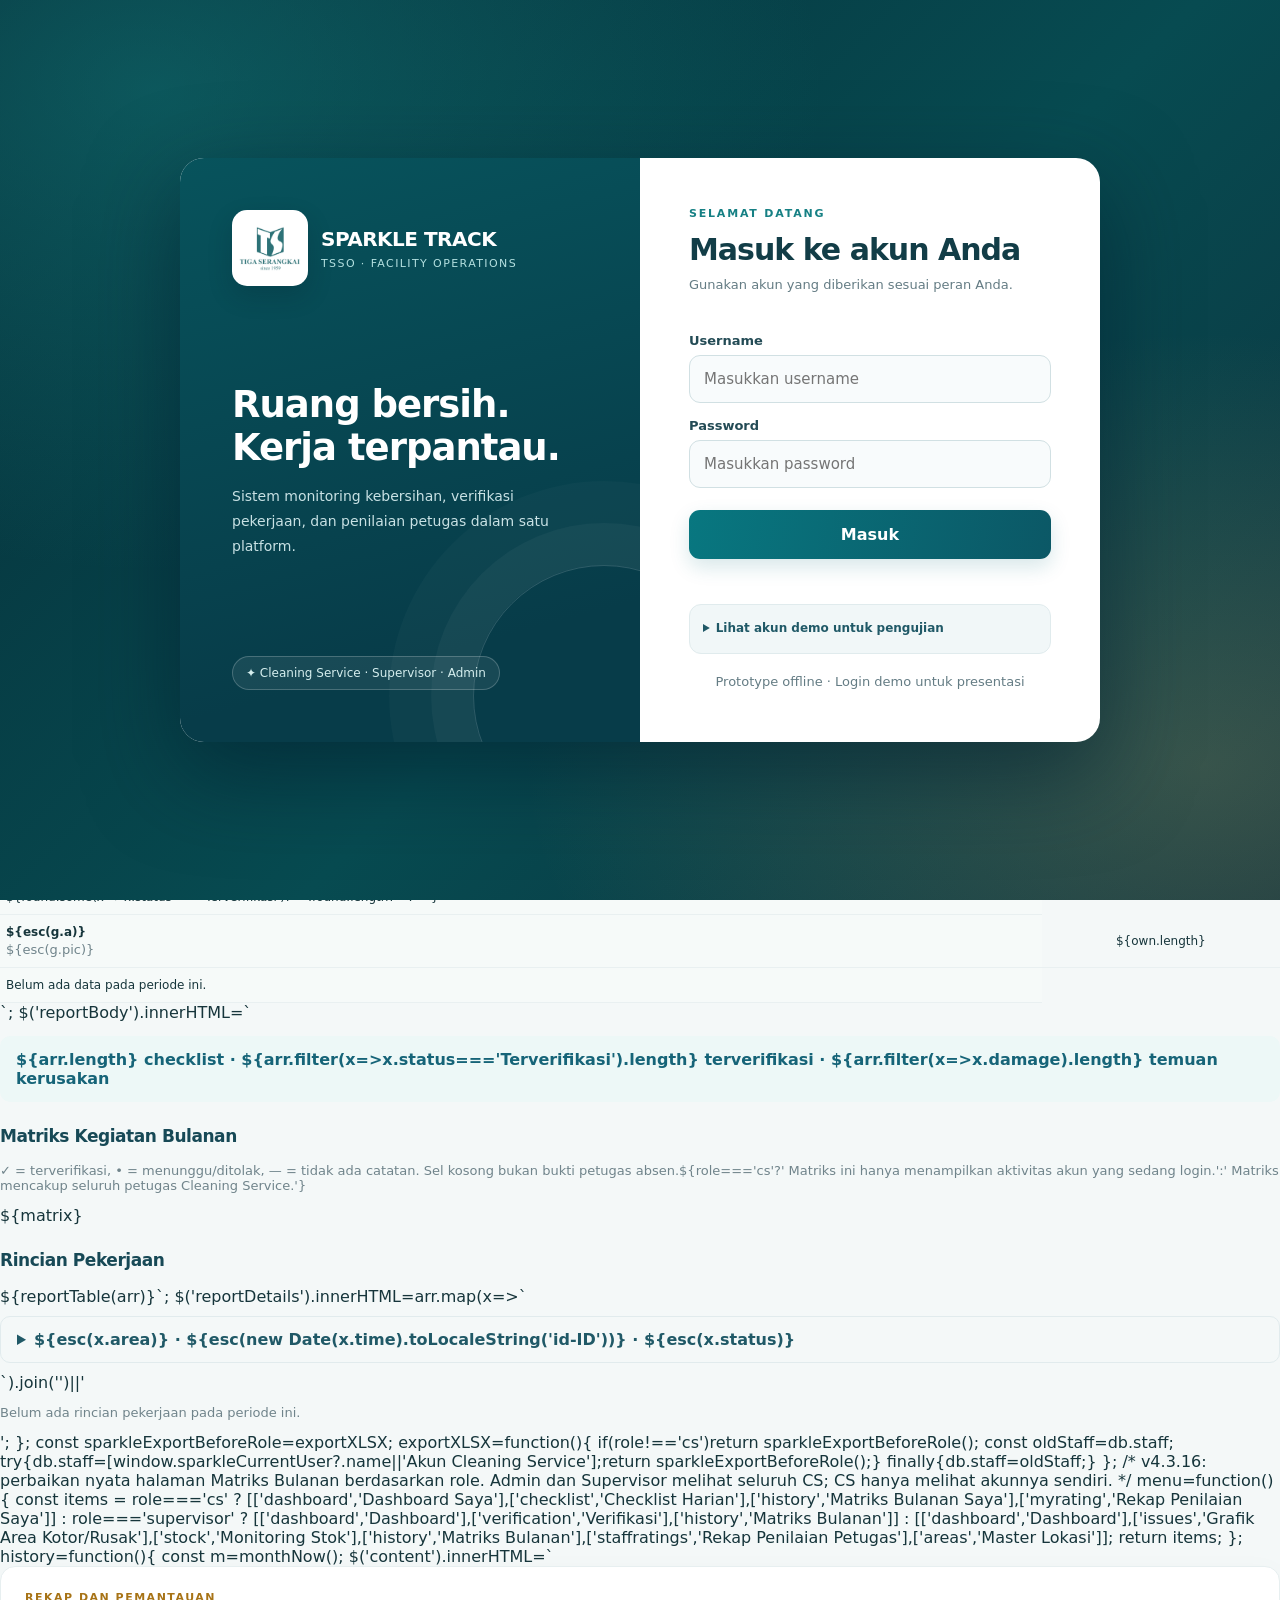
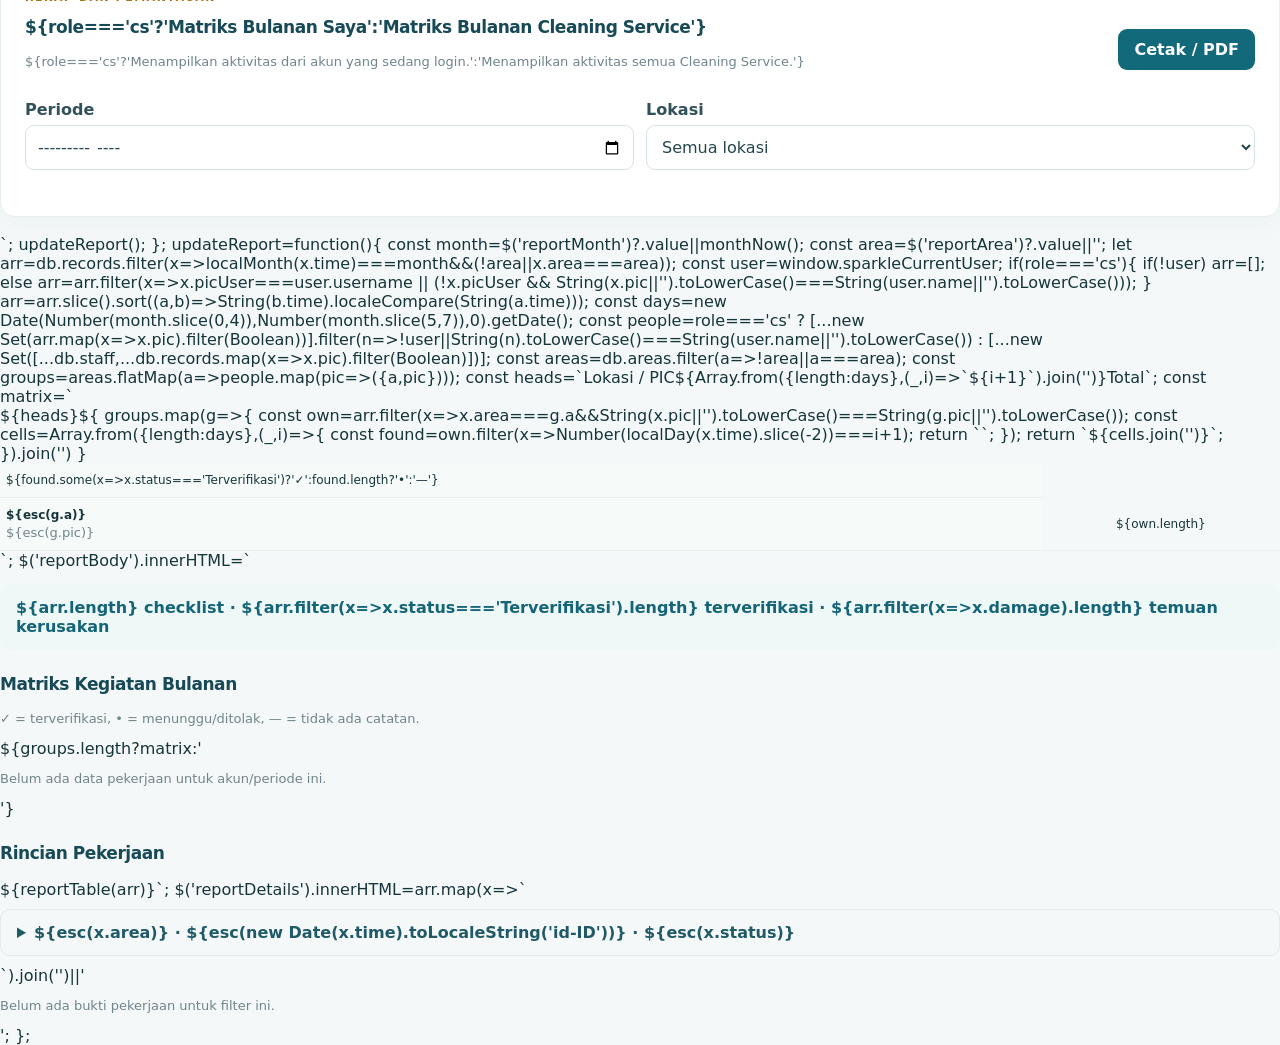
==== commit ee892c54: "Add files via upload" ====
--- a/index.html
+++ b/index.html
@@ -666,5 +666,211 @@
  if(areaField){areaField.value='';$('qrMessage').textContent='Membuka kamera untuk mengenali lokasi…';}
  return sparkleScanBeforeAutoQR();
 };
-</script></body></html>
-"# SPARKLE" 
+</script>
+/* v4.3.14: QR dinamis untuk master lokasi pada prototype statis.
+   QR menyimpan URL GitHub Pages dengan nama lokasi, bukan ID berdasarkan urutan. */
+function sparkleDynamicQrUrl(area){
+  const base = location.origin + location.pathname;
+  const target = base + '?area=' + encodeURIComponent(area) + '#checklist';
+  return 'https://api.qrserver.com/v1/create-qr-code/?size=320x320&margin=12&data=' + encodeURIComponent(target);
+}
+function sparkleDownloadDynamicQr(area){
+  const url = sparkleDynamicQrUrl(area);
+  const a = document.createElement('a');
+  a.href = url;
+  a.target = '_blank';
+  a.rel = 'noopener';
+  a.download = 'QR-' + String(area).replace(/[^a-z0-9_-]+/gi,'-') + '.png';
+  a.click();
+  toast('QR dibuka pada tab baru. Jika unduhan tidak dimulai, simpan gambar dari tab tersebut.', 'success');
+}
+const sparkleShowQrBeforeDynamic=tssoShowQr;
+tssoShowQr=function(id){
+  const area=db.areas[id-1];
+  if(!area) return toast('Lokasi tidak ditemukan');
+  let modal=document.getElementById('tsso-qr-modal');
+  if(!modal){
+    modal=document.createElement('div');
+    modal.id='tsso-qr-modal';
+    modal.addEventListener('click',e=>{if(e.target===modal)tssoCloseQr()});
+    document.body.appendChild(modal);
+  }
+  const url=sparkleDynamicQrUrl(area);
+  modal.innerHTML=`<div class="tsso-qr-box" role="dialog" aria-modal="true" aria-label="QR Lokasi">
+    <button type="button" class="tsso-qr-close" onclick="tssoCloseQr()" aria-label="Tutup">×</button>
+    <h3>${esc(area)}</h3><p>${esc(tssoLocationCode(area,id-1))}</p>
+    <img src="${url}" alt="QR ${esc(area)}" style="width:320px;max-width:100%;height:auto">
+    <p class="qr-print-note">QR ini berisi alamat website dan nama lokasi. HP harus terhubung ke internet.</p>
+    <div class="tsso-qr-actions">
+      <button onclick="window.print()">Cetak QR</button>
+      <button onclick="sparkleDownloadDynamicQr(${id})">Buka / Simpan PNG</button>
+    </div>
+  </div>`;
+  modal.classList.add('is-open');
+};
+/* Ketika URL QR dibuka atau QR URL dipindai, nama area dapat dikenali
+   meskipun belum ada pada localStorage perangkat CS. */
+const sparkleChecklistBeforeDynamicArea=checklist;
+checklist=function(){
+  sparkleChecklistBeforeDynamicArea();
+  const params=new URLSearchParams(location.search);
+  const areaFromUrl=params.get('area');
+  const areaField=$('area');
+  if(areaFromUrl && areaField){
+    if(!db.areas.includes(areaFromUrl)){
+      db.areas.push(areaFromUrl);
+      save();
+    }
+    areaField.value=areaFromUrl;
+    const msg=$('qrMessage');
+    if(msg) msg.textContent='Lokasi QR otomatis: '+areaFromUrl;
+  }
+};
+const sparkleScanBeforeDynamicArea=scanQR;
+scanQR=async function(){
+  if(!('BarcodeDetector' in window)){
+    toast('Browser belum mendukung pemindai kamera. Buka QR dengan kamera HP atau gunakan Chrome terbaru.');
+    return;
+  }
+  try{
+    scanStream=await navigator.mediaDevices.getUserMedia({video:{facingMode:'environment'}});
+    $('scanner').classList.remove('hidden');
+    const v=$('scanVideo');v.srcObject=scanStream;await v.play();
+    const detector=new BarcodeDetector({formats:['qr_code']});
+    scanTimer=setInterval(async()=>{
+      if(!scanStream)return;
+      try{
+        const codes=await detector.detect(v);
+        if(!codes.length)return;
+        const raw=codes[0].rawValue;
+        let area=null;
+        const match=/^SPARKLE-TSSO:AREA:(\d+)$/.exec(raw);
+        if(match){
+          const idx=Number(match[1])-1;
+          area=db.areas[idx] || null;
+        }else{
+          try{
+            const u=new URL(raw,location.href);
+            area=u.searchParams.get('area');
+          }catch{}
+        }
+        if(area){
+          if(!db.areas.includes(area)){db.areas.push(area);save();}
+          if($('area'))$('area').value=area;
+          if($('qrMessage'))$('qrMessage').textContent='QR dikenali: '+area;
+          stopQR();toast('Lokasi QR berhasil dipilih','success');
+        }else{
+          toast('QR tidak berisi nama lokasi yang dikenali');stopQR();
+        }
+      }catch{}
+    },450);
+  }catch(e){
+    toast('Akses kamera tidak tersedia. Buka website melalui HTTPS dan izinkan akses kamera.');stopQR();
+  }
+};
+
+
+/* v4.3.15: akses Matriks Bulanan sesuai peran pengguna. */
+const sparkleMenuBeforeMatrixRole=menu;
+menu=function(){
+  const items=sparkleMenuBeforeMatrixRole();
+  if(role==='supervisor') return items.map(x=>x[0]==='history'?[x[0],'Matriks Bulanan']:x);
+  return items;
+};
+const sparkleReportRowsBeforeRole=reportRows;
+reportRows=function(month,area=''){
+  let rows=sparkleReportRowsBeforeRole(month,area);
+  if(role==='cs'){
+    const u=window.sparkleCurrentUser;
+    if(!u)return [];
+    rows=rows.filter(x=>x.picUser===u.username || (!x.picUser && String(x.pic||'').toLowerCase()===String(u.name||'').toLowerCase()));
+  }
+  return rows;
+};
+const sparkleUpdateReportBeforeRole=updateReport;
+updateReport=function(){
+  const month=$('reportMonth')?.value||monthNow();
+  const area=$('reportArea')?.value||'';
+  const arr=reportRows(month,area);
+  const days=new Date(Number(month.slice(0,4)),Number(month.slice(5,7)),0).getDate();
+  const u=window.sparkleCurrentUser;
+  const people=role==='cs'?[{name:u?.name||'Akun Cleaning Service'}]:[...new Set([...db.staff,...db.records.map(x=>x.pic).filter(Boolean)])].map(name=>({name}));
+  const areas=db.areas.filter(a=>!area||a===area);
+  const groups=areas.flatMap(a=>people.map(person=>({a,pic:person.name})));
+  const heads=`<th>Lokasi / PIC</th>${Array.from({length:days},(_,i)=>`<th>${i+1}</th>`).join('')}<th>Total</th>`;
+  const matrix=`<div class="scroll"><table class="matrix"><thead><tr>${heads}</tr></thead><tbody>${groups.map(g=>{
+    const own=arr.filter(x=>x.area===g.a && String(x.pic||'').toLowerCase()===String(g.pic||'').toLowerCase());
+    const cells=Array.from({length:days},(_,i)=>{const found=own.filter(x=>Number(localDay(x.time).slice(-2))===i+1);return `<td title="${found.length} checklist">${found.some(x=>x.status==='Terverifikasi')?'✓':found.length?'•':'—'}</td>`});
+    return `<tr><td><strong>${esc(g.a)}</strong><small class="muted">${esc(g.pic)}</small></td>${cells.join('')}<td>${own.length}</td></tr>`;
+  }).join('')||`<tr><td colspan="${days+2}">Belum ada data pada periode ini.</td></tr>`}</tbody></table></div>`;
+  $('reportBody').innerHTML=`<div class="report-summary">${arr.length} checklist · ${arr.filter(x=>x.status==='Terverifikasi').length} terverifikasi · ${arr.filter(x=>x.damage).length} temuan kerusakan</div><h3>Matriks Kegiatan Bulanan</h3><p class="muted">✓ = terverifikasi, • = menunggu/ditolak, — = tidak ada catatan. Sel kosong bukan bukti petugas absen.${role==='cs'?' Matriks ini hanya menampilkan aktivitas akun yang sedang login.':' Matriks mencakup seluruh petugas Cleaning Service.'}</p>${matrix}<h3 style="margin-top:25px">Rincian Pekerjaan</h3>${reportTable(arr)}`;
+  $('reportDetails').innerHTML=arr.map(x=>`<details class="detail"><summary>${esc(x.area)} · ${esc(new Date(x.time).toLocaleString('id-ID'))} · ${esc(x.status)}</summary><p><strong>PIC:</strong> ${esc(x.pic)} · <strong>Rating:</strong> ${x.rating||'—'}</p><p><strong>Kerusakan:</strong> ${esc(x.damage||'Tidak ada')}</p><p><strong>Evaluasi:</strong> ${esc(x.note||'—')}</p><div class="two"><div><p>Foto Sebelum</p><img class="preview" src="${x.before}"></div><div><p>Foto Sesudah</p><img class="preview" src="${x.after}"></div></div><div class="two"><div><p>Paraf CS</p><img class="preview paraf-image" src="${x.csSignature}"></div><div><p>Paraf Supervisor</p>${x.supervisorSignature?`<img class="preview paraf-image" src="${x.supervisorSignature}">`:'Belum ada'}</div></div></details>`).join('')||'<p class="muted">Belum ada rincian pekerjaan pada periode ini.</p>';
+};
+const sparkleExportBeforeRole=exportXLSX;
+exportXLSX=function(){
+  if(role!=='cs')return sparkleExportBeforeRole();
+  const oldStaff=db.staff;
+  try{db.staff=[window.sparkleCurrentUser?.name||'Akun Cleaning Service'];return sparkleExportBeforeRole();}
+  finally{db.staff=oldStaff;}
+};
+
+
+/* v4.3.16: perbaikan nyata halaman Matriks Bulanan berdasarkan role.
+   Admin dan Supervisor melihat seluruh CS; CS hanya melihat akunnya sendiri. */
+menu=function(){
+  const items = role==='cs'
+    ? [['dashboard','Dashboard Saya'],['checklist','Checklist Harian'],['history','Matriks Bulanan Saya'],['myrating','Rekap Penilaian Saya']]
+    : role==='supervisor'
+      ? [['dashboard','Dashboard'],['verification','Verifikasi'],['history','Matriks Bulanan']]
+      : [['dashboard','Dashboard'],['issues','Grafik Area Kotor/Rusak'],['stock','Monitoring Stok'],['history','Matriks Bulanan'],['staffratings','Rekap Penilaian Petugas'],['areas','Master Lokasi']];
+  return items;
+};
+history=function(){
+  const m=monthNow();
+  $('content').innerHTML=`<section class="card">
+    <div class="step-label">REKAP DAN PEMANTAUAN</div>
+    <div class="flex" style="justify-content:space-between;align-items:center">
+      <div><h3>${role==='cs'?'Matriks Bulanan Saya':'Matriks Bulanan Cleaning Service'}</h3>
+      <p class="muted">${role==='cs'?'Menampilkan aktivitas dari akun yang sedang login.':'Menampilkan aktivitas semua Cleaning Service.'}</p></div>
+      <div class="flex"><button onclick="printReport()">Cetak / PDF</button></div>
+    </div>
+    <div class="filters">
+      <div><label>Periode</label><input id="reportMonth" type="month" value="${m}" onchange="updateReport()"></div>
+      <div><label>Lokasi</label><select id="reportArea" onchange="updateReport()"><option value="">Semua lokasi</option>${db.areas.map(a=>`<option value="${esc(a)}">${esc(a)}</option>`).join('')}</select></div>
+    </div>
+    <div id="reportBody"></div><div id="reportDetails"></div>
+  </section>`;
+  updateReport();
+};
+updateReport=function(){
+  const month=$('reportMonth')?.value||monthNow();
+  const area=$('reportArea')?.value||'';
+  let arr=db.records.filter(x=>localMonth(x.time)===month&&(!area||x.area===area));
+  const user=window.sparkleCurrentUser;
+  if(role==='cs'){
+    if(!user) arr=[];
+    else arr=arr.filter(x=>x.picUser===user.username || (!x.picUser && String(x.pic||'').toLowerCase()===String(user.name||'').toLowerCase()));
+  }
+  arr=arr.slice().sort((a,b)=>String(b.time).localeCompare(String(a.time)));
+  const days=new Date(Number(month.slice(0,4)),Number(month.slice(5,7)),0).getDate();
+  const people=role==='cs'
+    ? [...new Set(arr.map(x=>x.pic).filter(Boolean))].filter(n=>!user||String(n).toLowerCase()===String(user.name||'').toLowerCase())
+    : [...new Set([...db.staff,...db.records.map(x=>x.pic).filter(Boolean)])];
+  const areas=db.areas.filter(a=>!area||a===area);
+  const groups=areas.flatMap(a=>people.map(pic=>({a,pic})));
+  const heads=`<th>Lokasi / PIC</th>${Array.from({length:days},(_,i)=>`<th>${i+1}</th>`).join('')}<th>Total</th>`;
+  const matrix=`<div class="scroll"><table class="matrix"><thead><tr>${heads}</tr></thead><tbody>${
+    groups.map(g=>{
+      const own=arr.filter(x=>x.area===g.a&&String(x.pic||'').toLowerCase()===String(g.pic||'').toLowerCase());
+      const cells=Array.from({length:days},(_,i)=>{
+        const found=own.filter(x=>Number(localDay(x.time).slice(-2))===i+1);
+        return `<td title="${found.length} checklist">${found.some(x=>x.status==='Terverifikasi')?'✓':found.length?'•':'—'}</td>`;
+      });
+      return `<tr><td><strong>${esc(g.a)}</strong><small class="muted">${esc(g.pic)}</small></td>${cells.join('')}<td>${own.length}</td></tr>`;
+    }).join('')
+  }</tbody></table></div>`;
+  $('reportBody').innerHTML=`<div class="report-summary">${arr.length} checklist · ${arr.filter(x=>x.status==='Terverifikasi').length} terverifikasi · ${arr.filter(x=>x.damage).length} temuan kerusakan</div><h3>Matriks Kegiatan Bulanan</h3><p class="muted">✓ = terverifikasi, • = menunggu/ditolak, — = tidak ada catatan.</p>${groups.length?matrix:'<p class="muted">Belum ada data pekerjaan untuk akun/periode ini.</p>'}<h3 style="margin-top:25px">Rincian Pekerjaan</h3>${reportTable(arr)}`;
+  $('reportDetails').innerHTML=arr.map(x=>`<details class="detail"><summary>${esc(x.area)} · ${esc(new Date(x.time).toLocaleString('id-ID'))} · ${esc(x.status)}</summary><p><strong>PIC:</strong> ${esc(x.pic)} · <strong>Rating:</strong> ${x.rating||'—'}</p><p><strong>Kerusakan:</strong> ${esc(x.damage||'Tidak ada')}</p><p><strong>Evaluasi:</strong> ${esc(x.note||'—')}</p></details>`).join('')||'<p class="muted">Belum ada bukti pekerjaan untuk filter ini.</p>';
+};
+
+</body></html>
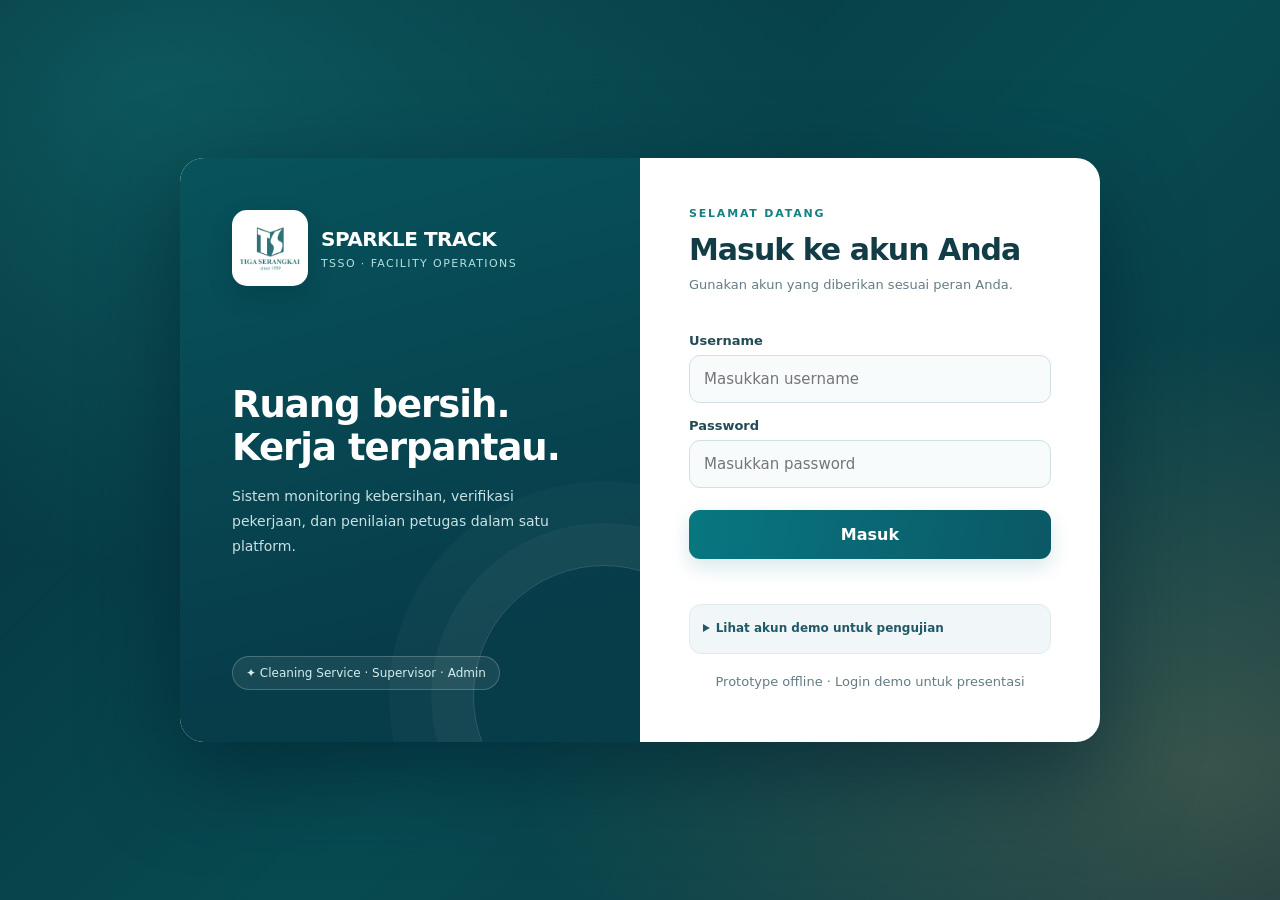
==== commit 16cdd631: "Add files via upload" ====
--- a/index.html
+++ b/index.html
@@ -304,7 +304,51 @@
 html.view-mobile .app > main{--tsso-main-gutter:16px}
 html.view-desktop .app > main{--tsso-main-gutter:28px}
 @media print{#sparkle-about{display:none!important}}
-</style></head><body><div id="sparkle-login" aria-label="Login SPARKLE TRACK"><div class="login-panel"><section class="login-showcase"><div class="login-logo"><img class="login-logo-image" src="[data-uri]" alt="Logo Tiga Serangkai"><div class="login-logo-name">SPARKLE TRACK<small>TSSO · FACILITY OPERATIONS</small></div></div><div><h2>Ruang bersih.<br>Kerja terpantau.</h2><p>Sistem monitoring kebersihan, verifikasi pekerjaan, dan penilaian petugas dalam satu platform.</p></div><span class="login-tag">✦ Cleaning Service · Supervisor · Admin</span></section><section class="login-form-side"><div class="login-kicker">SELAMAT DATANG</div><h1>Masuk ke akun Anda</h1><p>Gunakan akun yang diberikan sesuai peran Anda.</p><form id="sparkle-login-form"><label for="sparkle-username">Username</label><input id="sparkle-username" autocomplete="username" required placeholder="Masukkan username"><label for="sparkle-password">Password</label><input id="sparkle-password" type="password" autocomplete="current-password" required placeholder="Masukkan password"><button type="submit">Masuk</button><div id="sparkle-login-error" class="login-error" role="alert"></div></form><details class="demo-hint"><summary>Lihat akun demo untuk pengujian</summary><div class="login-demo-list"><strong>Akun demo prototype</strong><div>Rudy: <b>rudy</b> / <b>rudy123</b></div><div>Zaki: <b>zaki</b> / <b>zaki123</b></div><div>May: <b>may</b> / <b>may123</b></div><div>Supervisor: <b>supervisor</b> / <b>spv123</b></div><div>Admin: <b>admin</b> / <b>admin123</b></div></div></details><p class="login-footnote">Prototype offline · Login demo untuk presentasi</p></section></div></div><div class="app"><aside><div class="brand"><div class="brand-logo"><img src="[data-uri]" alt="Logo Tiga Serangkai"></div><div class="brand-name">SPARKLE<span>TRACK</span><small>FACILITY MONITORING · TSSO</small></div></div><div class="nav-label">MENU UTAMA</div><nav id="nav"></nav><div class="sidebar-foot"><span class="online-dot"></span> Sistem Prototype <small>© 2026 TSSO</small></div></aside><main><header><div class="heading"><div class="eyebrow">TIGA SERANGKAI · OPERATIONAL SYSTEM</div><h1 id="title" style="margin:0">Dashboard</h1><div class="muted">Monitoring kebersihan fasilitas TSSO</div></div><div class="flex header-actions"><div class="display-controls" aria-label="Pengaturan tampilan"><button id="theme-toggle" class="display-icon" type="button" onclick="toggleSparkleTheme()" aria-label="Aktifkan mode gelap" title="Ganti tema terang/gelap"><svg viewBox="0 0 24 24" width="20" height="20" fill="none" stroke="currentColor" stroke-width="1.9" stroke-linecap="round" stroke-linejoin="round" aria-hidden="true"><circle cx="12" cy="12" r="4"/><path d="M12 2v2m0 16v2M4.93 4.93l1.41 1.41m11.32 11.32 1.41 1.41M2 12h2m16 0h2M4.93 19.07l1.41-1.41M17.66 6.34l1.41-1.41"/></svg></button><button id="view-toggle" class="display-icon" type="button" onclick="toggleSparkleView()" aria-label="Aktifkan tampilan desktop" title="Ganti tampilan desktop/HP"><svg viewBox="0 0 24 24" width="20" height="20" fill="none" stroke="currentColor" stroke-width="1.9" stroke-linecap="round" stroke-linejoin="round" aria-hidden="true"><rect x="6" y="2" width="12" height="20" rx="2"/><path d="M11 18h2"/></svg></button></div><span class="live-tag"><span class="online-dot"></span> DEMO AKTIF</span><select id="role" style="width:185px" onchange="changeRole()"><option value="cs" selected>Cleaning Service</option><option value="supervisor">Supervisor</option><option value="admin">Atasan</option></select><span id="clock" class="muted"></span></div></header><div class="notice"><strong>Lingkungan demonstrasi</strong><span> Data tersimpan di browser ini. QR, peran pengguna, dan timestamp belum divalidasi server.</span></div><div id="content"></div><footer id="sparkle-about" role="contentinfo" aria-label="Tentang Kami Tiga Serangkai">
+</style>
+<style id="sparkle-matrix-modern-v417">
+/* v4.3.17 — matriks bulanan modern, responsif, dan terfilter */
+.matrix-page-head{display:flex;align-items:flex-start;justify-content:space-between;gap:18px;flex-wrap:wrap;margin-bottom:18px}
+.matrix-page-head h3{margin:4px 0 7px;font-size:clamp(20px,2.3vw,27px);letter-spacing:-.45px}
+.matrix-kicker{font-size:11px;letter-spacing:1.6px;font-weight:800;color:#16806c;text-transform:uppercase}
+.matrix-page-subtitle{margin:0;color:#64748b;max-width:660px;line-height:1.6}
+.matrix-filters{display:grid;grid-template-columns:repeat(3,minmax(150px,1fr));gap:14px;background:linear-gradient(135deg,#f7fbfa,#f0f7f5);border:1px solid #dcebe6;padding:16px;border-radius:16px;margin:18px 0}
+.matrix-filters label{display:block;font-size:12px;font-weight:750;color:#52645f;margin:0 0 7px}
+.matrix-filters input,.matrix-filters select{width:100%;min-width:0;border:1px solid #d5e3de;background:#fff;border-radius:10px;padding:10px 12px;color:#17352f;min-height:42px}
+.matrix-stat-grid{display:grid;grid-template-columns:repeat(4,minmax(0,1fr));gap:12px;margin:16px 0 22px}
+.matrix-stat{padding:16px 17px;border:1px solid #e2ece8;border-radius:15px;background:#fff;box-shadow:0 5px 18px rgba(22,60,49,.045);min-width:0}
+.matrix-stat-label{display:block;font-size:12px;color:#64748b;font-weight:650;margin-bottom:9px}
+.matrix-stat-value{font-size:clamp(23px,2.5vw,31px);font-weight:850;letter-spacing:-.7px;line-height:1.15;color:#163f35}
+.matrix-stat-note{font-size:11px;color:#87958f;margin-top:7px}
+.matrix-section-title{display:flex;justify-content:space-between;align-items:end;gap:12px;flex-wrap:wrap;margin:22px 0 12px}
+.matrix-section-title h4{margin:0;font-size:17px;color:#193d34}
+.matrix-section-title p{margin:4px 0 0;font-size:12px;color:#74847e}
+.matrix-legend{display:flex;gap:9px;flex-wrap:wrap;margin:12px 0 14px}
+.matrix-legend span{display:inline-flex;align-items:center;gap:7px;font-size:11px;color:#53645e;background:#f7faf9;border:1px solid #e5eeea;padding:6px 9px;border-radius:999px}
+.matrix-dot{display:inline-grid;place-items:center;width:20px;height:20px;border-radius:6px;font-size:12px;font-weight:900}
+.matrix-dot.done{background:#d8f5e8;color:#08734f}.matrix-dot.wait{background:#fff0c9;color:#9a6200}.matrix-dot.empty{background:#f0f3f2;color:#9aa6a1}
+.matrix-scroll{overflow:auto;border:1px solid #e0eae6;border-radius:15px;background:#fff;max-width:100%;box-shadow:0 5px 18px rgba(22,60,49,.035)}
+.matrix.matrix-modern{border-collapse:separate;border-spacing:0;width:max-content;min-width:100%;margin:0}
+.matrix.matrix-modern th,.matrix.matrix-modern td{border-bottom:1px solid #edf2ef;border-right:1px solid #f0f4f2;padding:8px 5px;text-align:center;min-width:34px;font-size:11px;white-space:nowrap}
+.matrix.matrix-modern thead th{position:sticky;top:0;z-index:3;background:#edf6f2;color:#315b4e;font-size:10px;font-weight:800}
+.matrix.matrix-modern th:first-child,.matrix.matrix-modern td:first-child{position:sticky;left:0;text-align:left;min-width:205px;max-width:240px;z-index:2;background:#fff;padding:10px 13px;white-space:normal}
+.matrix.matrix-modern thead th:first-child{z-index:4;background:#e7f2ed}
+.matrix.matrix-modern tbody tr:hover td{background-color:#f7fbf9}
+.matrix.matrix-modern tbody tr:hover td:first-child{background:#eff8f4}
+.matrix-cell{display:inline-grid;place-items:center;width:25px;height:25px;border-radius:8px;font-size:12px;font-weight:900}
+.matrix-cell.verified{background:#d9f5e8;color:#08754f}.matrix-cell.pending{background:#fff0c8;color:#9b6500}.matrix-cell.none{background:#f1f4f3;color:#b0bbb6}.matrix-cell.rejected{background:#fee2e2;color:#b42318}
+.matrix-row-name{display:block;font-weight:800;color:#234b3f;font-size:12px;overflow-wrap:anywhere}.matrix-row-pic{display:block;color:#7b8b84;font-size:10px;margin-top:3px}
+.matrix-empty{padding:24px!important;text-align:center!important;color:#73837d;background:#fbfdfc}
+.matrix-detail-list{display:grid;gap:9px;margin-top:12px}
+.matrix-detail-list details{border:1px solid #e1ebe6;border-radius:12px;padding:12px 14px;background:#fff}
+.matrix-detail-list summary{cursor:pointer;font-weight:700;color:#294b40;line-height:1.5}
+.matrix-detail-list details p{font-size:13px;color:#60716a;line-height:1.6}
+.matrix-no-data{padding:22px;border:1px dashed #cbdad3;border-radius:14px;background:#f9fcfa;color:#6d7d76;text-align:center}
+@media(max-width:760px){.matrix-filters{grid-template-columns:1fr 1fr}.matrix-stat-grid{grid-template-columns:repeat(2,minmax(0,1fr))}.matrix.matrix-modern th:first-child,.matrix.matrix-modern td:first-child{min-width:155px}.matrix.matrix-modern th,.matrix.matrix-modern td{min-width:30px;padding:7px 4px}}
+@media(max-width:460px){.matrix-filters{grid-template-columns:1fr}.matrix-stat{padding:13px}.matrix-stat-label{font-size:11px}}
+@media print{.matrix-filters,.matrix-page-head button{display:none!important}.matrix-scroll{overflow:visible;border:1px solid #bbb}.matrix.matrix-modern th:first-child,.matrix.matrix-modern td:first-child{position:static}.matrix.matrix-modern th,.matrix.matrix-modern td{font-size:8px;padding:3px;min-width:0}.matrix-cell{width:17px;height:17px}}
+</style>
+
+</head><body><div id="sparkle-login" aria-label="Login SPARKLE TRACK"><div class="login-panel"><section class="login-showcase"><div class="login-logo"><img class="login-logo-image" src="[data-uri]